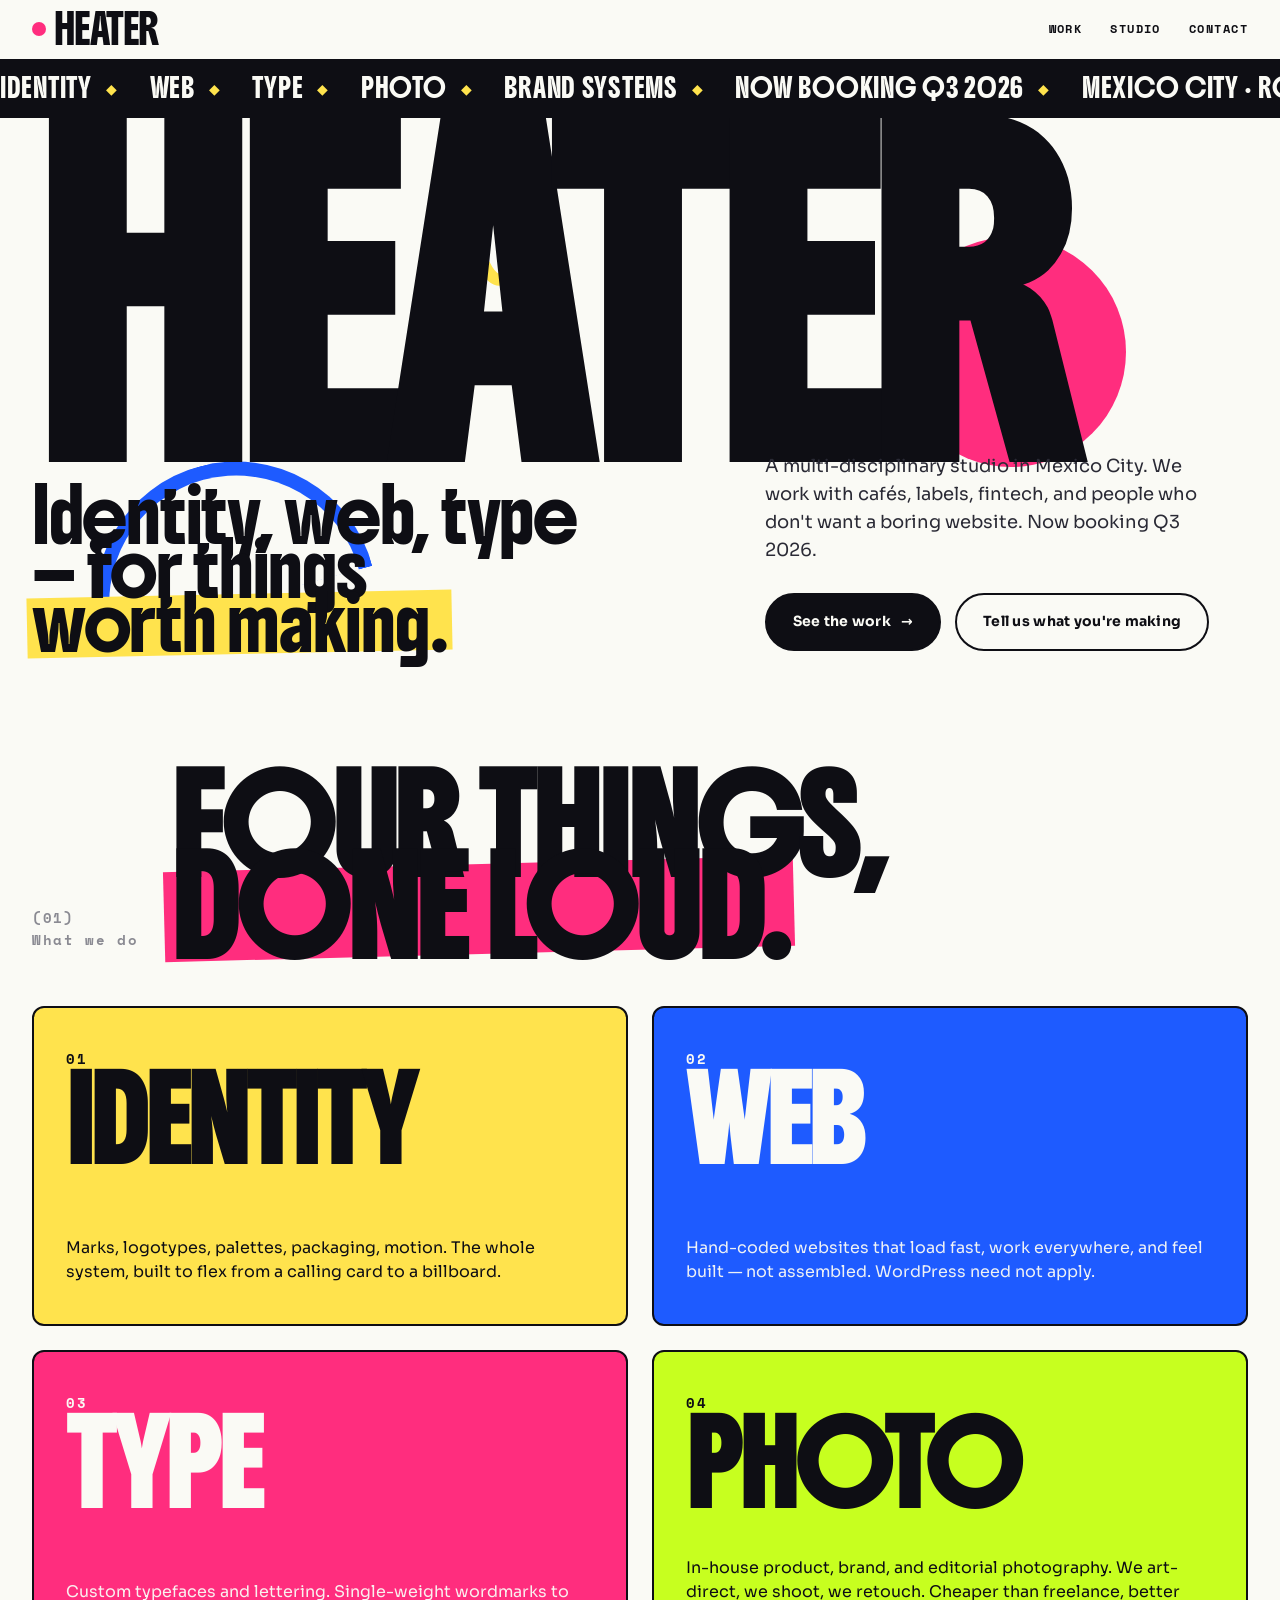
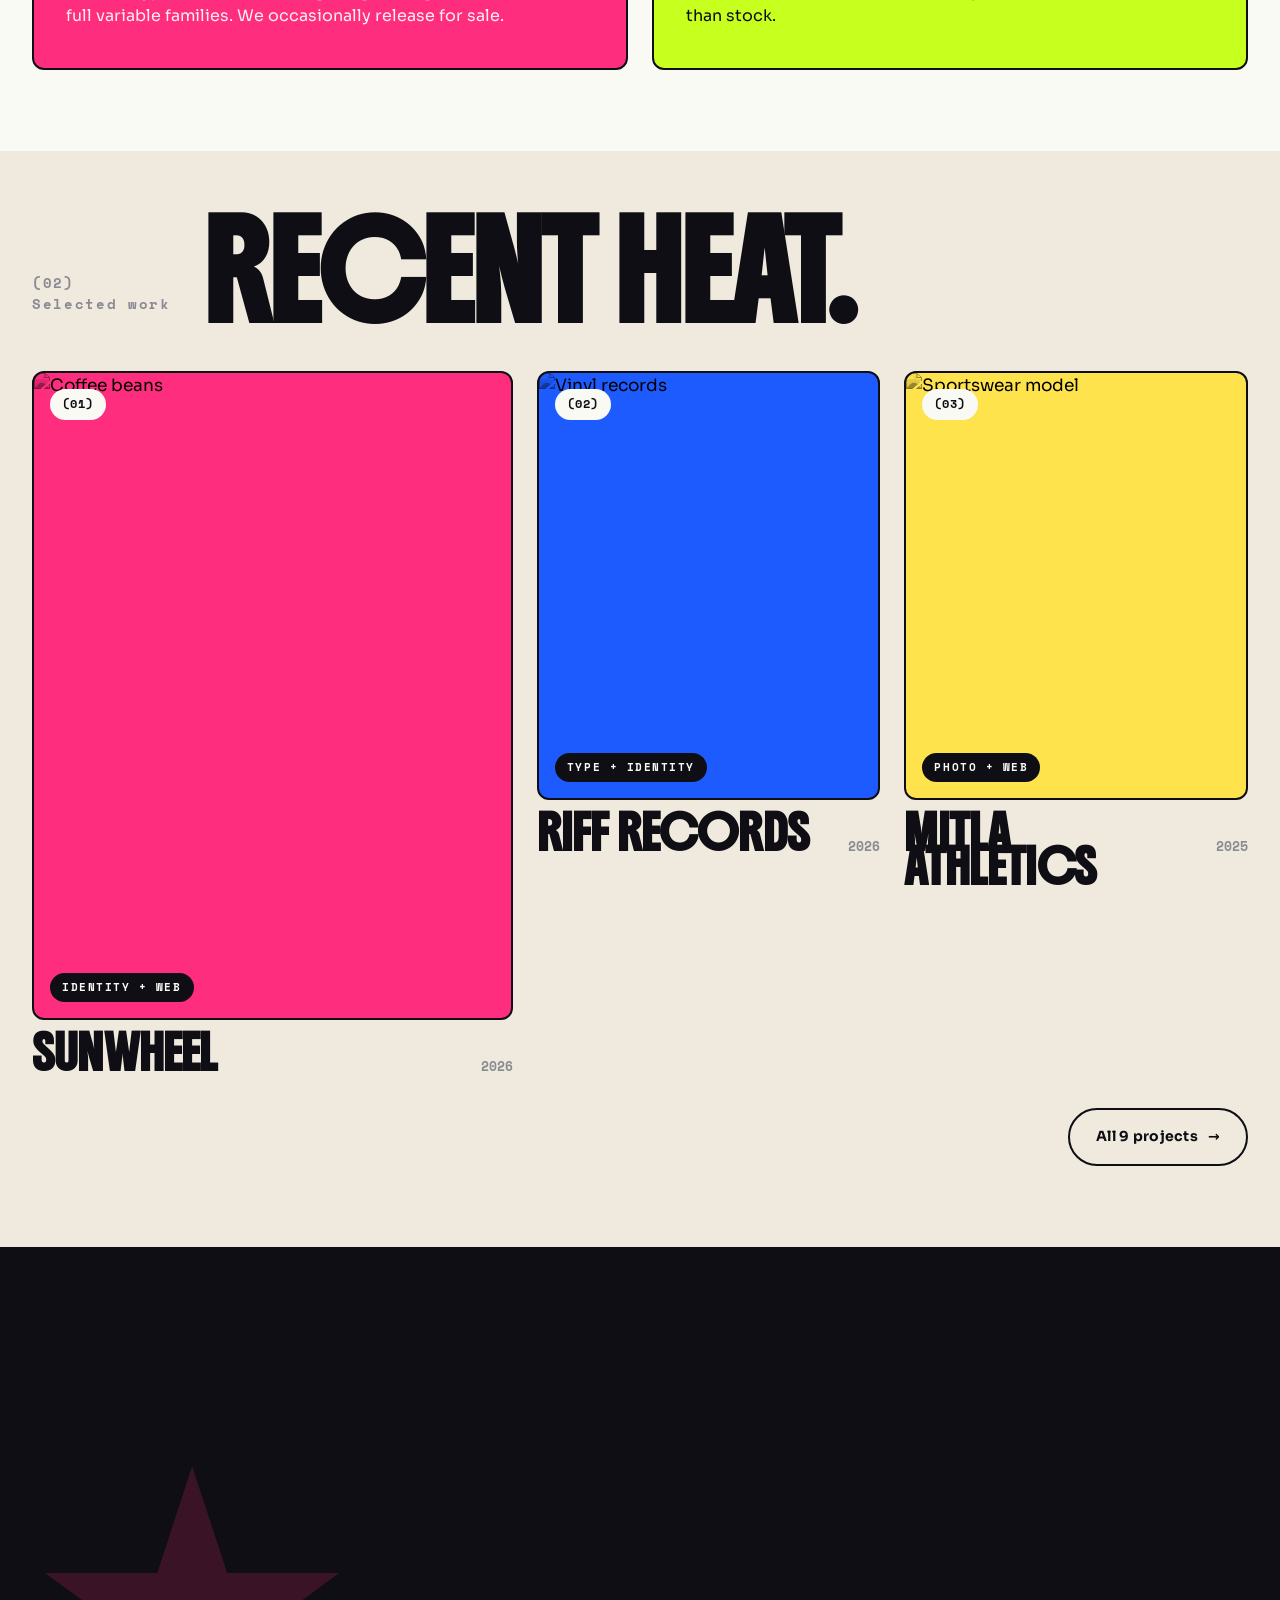
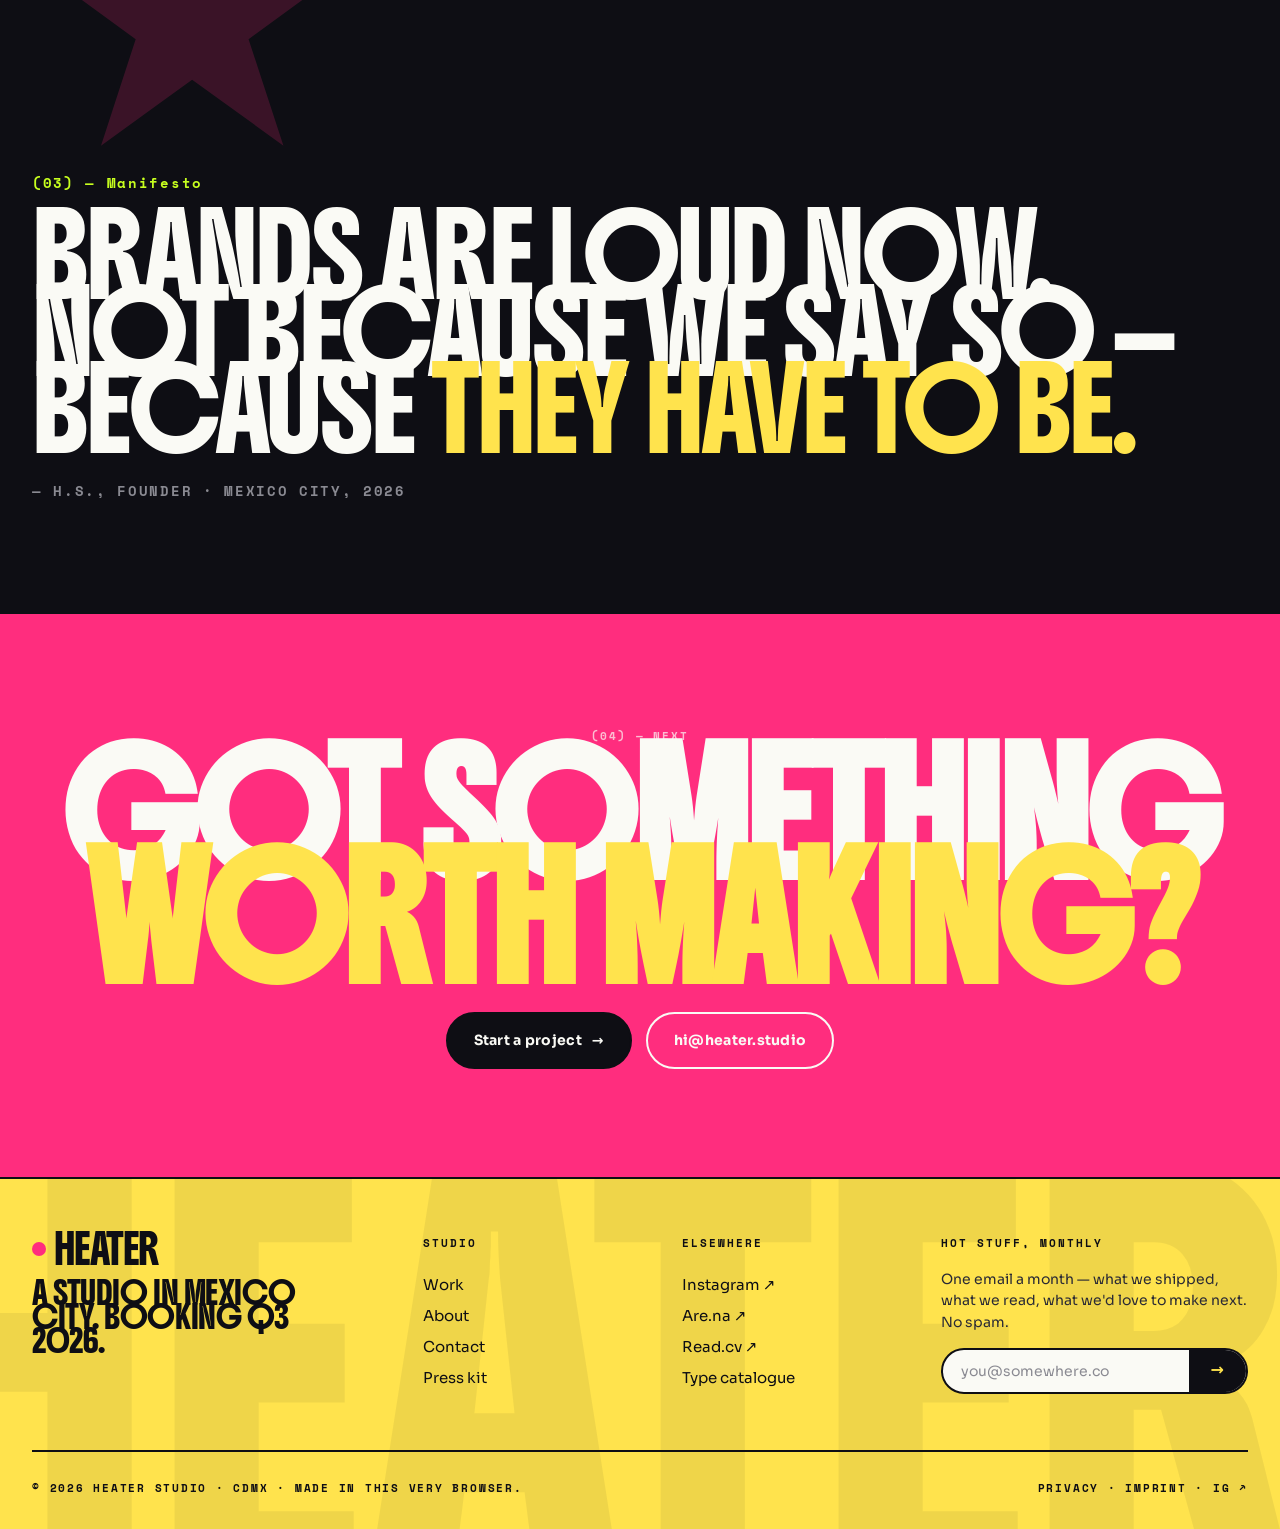
==== index.html @ 96f6d20f "init: HEATER multi-disciplinary studio site Five hand-coded HTML pages with contemporary art / Memph" ====
<!DOCTYPE html>
<html lang="en">
<head>
  <meta charset="UTF-8" />
  <meta name="viewport" content="width=device-width, initial-scale=1" />
  <title>HEATER — Identity, web, type. For things worth making.</title>
  <meta name="description" content="HEATER is a multi-disciplinary studio in Mexico City. We make identity, websites, custom type, and photography for brands that show up." />
  <link rel="icon" type="image/svg+xml" href="favicon.svg" />

  <meta property="og:title" content="HEATER — A studio in Mexico City." />
  <meta property="og:description" content="Identity, web, type — for things worth making." />
  <meta property="og:type" content="website" />

  <link rel="preconnect" href="https://fonts.googleapis.com" />
  <link rel="preconnect" href="https://fonts.gstatic.com" crossorigin />
  <link href="https://fonts.googleapis.com/css2?family=Boldonse&family=Sora:wght@300;400;500;600;700&family=Space+Mono:wght@400;700&display=swap" rel="stylesheet" />

  <link rel="stylesheet" href="styles.css" />
</head>
<body>

  <header class="site-header">
    <div class="site-header__inner">
      <a href="/" class="brand-mark">
        <span class="brand-mark__dot"></span>
        HEATER
      </a>
      <nav class="site-nav" aria-label="Primary">
        <a href="work.html">Work</a>
        <a href="studio.html">Studio</a>
        <a href="contact.html">Contact</a>
      </nav>
      <button class="menu-toggle" aria-label="Toggle menu" aria-expanded="false">
        <svg width="18" height="18" viewBox="0 0 18 18" aria-hidden="true">
          <path d="M2 5h14M2 9h14M2 13h14" stroke="currentColor" stroke-width="2" fill="none" />
        </svg>
      </button>
    </div>
  </header>

  <div class="marquee" aria-hidden="true">
    <div class="marquee__track">
      <span class="marquee__item">Identity <span class="marquee__sep">◆</span></span>
      <span class="marquee__item">Web <span class="marquee__sep">◆</span></span>
      <span class="marquee__item">Type <span class="marquee__sep">◆</span></span>
      <span class="marquee__item">Photo <span class="marquee__sep">◆</span></span>
      <span class="marquee__item">Brand Systems <span class="marquee__sep">◆</span></span>
      <span class="marquee__item">Now booking Q3 2026 <span class="marquee__sep">◆</span></span>
      <span class="marquee__item">Mexico City · Roma Norte <span class="marquee__sep">◆</span></span>
      <!-- duplicate for seamless loop -->
      <span class="marquee__item">Identity <span class="marquee__sep">◆</span></span>
      <span class="marquee__item">Web <span class="marquee__sep">◆</span></span>
      <span class="marquee__item">Type <span class="marquee__sep">◆</span></span>
      <span class="marquee__item">Photo <span class="marquee__sep">◆</span></span>
      <span class="marquee__item">Brand Systems <span class="marquee__sep">◆</span></span>
      <span class="marquee__item">Now booking Q3 2026 <span class="marquee__sep">◆</span></span>
      <span class="marquee__item">Mexico City · Roma Norte <span class="marquee__sep">◆</span></span>
    </div>
  </div>

  <main>

    <!-- HERO -->
    <section class="hero">
      <div class="hero__inner">
        <!-- Decorative shapes -->
        <div class="hero__shape hero__shape--circle" aria-hidden="true"></div>
        <div class="hero__shape hero__shape--arc" aria-hidden="true"></div>
        <svg class="hero__shape hero__shape--squiggle" aria-hidden="true" viewBox="0 0 100 100" fill="none">
          <path d="M5 50 Q 20 20, 35 50 T 65 50 T 95 50" stroke="#FFE34D" stroke-width="12" stroke-linecap="round"/>
        </svg>

        <h1 class="hero__logo">HEATER</h1>

        <div class="hero__bottom">
          <p class="hero__tagline">
            Identity, web, type<br />
            — for things <em>worth making.</em>
          </p>
          <div>
            <p class="hero__body">
              A multi-disciplinary studio in Mexico City. We work with cafés, labels, fintech, and people who don't want a boring website. Now booking Q3 2026.
            </p>
            <div class="hero__cta">
              <a href="work.html" class="btn btn--ink">See the work <span class="arrow">→</span></a>
              <a href="contact.html" class="btn btn--ghost">Tell us what you're making</a>
            </div>
          </div>
        </div>
      </div>
    </section>

    <!-- SERVICES -->
    <section class="section">
      <div class="wrap">
        <header class="section__head">
          <span class="section__index">(01) <br />What we do</span>
          <h2 class="section__title">Four things, <em>done loud.</em></h2>
        </header>

        <div class="services">
          <article class="service service--yellow">
            <span class="service__num">01</span>
            <h3 class="service__title">Identity</h3>
            <p class="service__copy">Marks, logotypes, palettes, packaging, motion. The whole system, built to flex from a calling card to a billboard.</p>
          </article>
          <article class="service service--blue">
            <span class="service__num">02</span>
            <h3 class="service__title">Web</h3>
            <p class="service__copy">Hand-coded websites that load fast, work everywhere, and feel built — not assembled. WordPress need not apply.</p>
          </article>
          <article class="service service--magenta">
            <span class="service__num">03</span>
            <h3 class="service__title">Type</h3>
            <p class="service__copy">Custom typefaces and lettering. Single-weight wordmarks to full variable families. We occasionally release for sale.</p>
          </article>
          <article class="service service--lime">
            <span class="service__num">04</span>
            <h3 class="service__title">Photo</h3>
            <p class="service__copy">In-house product, brand, and editorial photography. We art-direct, we shoot, we retouch. Cheaper than freelance, better than stock.</p>
          </article>
        </div>
      </div>
    </section>

    <!-- FEATURED PROJECTS -->
    <section class="section" style="background: var(--bone);">
      <div class="wrap">
        <header class="section__head">
          <span class="section__index">(02) <br />Selected work</span>
          <h2 class="section__title">Recent <em>heat.</em></h2>
        </header>

        <div class="projects">
          <a href="work/sunwheel.html" class="project project--feature">
            <div class="project__media project__media--magenta">
              <img class="project__img" src="https://images.unsplash.com/photo-1559056199-641a0ac8b55e?w=1200&q=80&auto=format&fit=crop" alt="Coffee beans" />
              <span class="project__num">(01)</span>
              <span class="project__cat">Identity + Web</span>
            </div>
            <div class="project__meta">
              <h3 class="project__name">Sunwheel</h3>
              <span class="project__year">2026</span>
            </div>
          </a>
          <a href="work.html#riff" class="project">
            <div class="project__media project__media--blue">
              <img class="project__img" src="https://images.unsplash.com/photo-1505740420928-5e560c06d30e?w=1200&q=80&auto=format&fit=crop" alt="Vinyl records" />
              <span class="project__num">(02)</span>
              <span class="project__cat">Type + Identity</span>
            </div>
            <div class="project__meta">
              <h3 class="project__name">Riff Records</h3>
              <span class="project__year">2026</span>
            </div>
          </a>
          <a href="work.html#mitla" class="project">
            <div class="project__media project__media--yellow">
              <img class="project__img" src="https://images.unsplash.com/photo-1521572163474-6864f9cf17ab?w=1200&q=80&auto=format&fit=crop" alt="Sportswear model" />
              <span class="project__num">(03)</span>
              <span class="project__cat">Photo + Web</span>
            </div>
            <div class="project__meta">
              <h3 class="project__name">Mitla Athletics</h3>
              <span class="project__year">2025</span>
            </div>
          </a>
        </div>

        <div style="text-align: right; margin-top: 32px;">
          <a href="work.html" class="btn btn--ghost">All 9 projects <span class="arrow">→</span></a>
        </div>
      </div>
    </section>

    <!-- MANIFESTO -->
    <section class="manifesto">
      <span class="manifesto__mark" aria-hidden="true">★</span>
      <div class="wrap">
        <span class="section__index" style="color: var(--lime); display: block; margin-bottom: 24px;">(03) — Manifesto</span>
        <blockquote class="manifesto__quote">
          Brands are loud now.<br />
          Not because we say so —<br />
          because <em>they have to be.</em>
        </blockquote>
        <p class="manifesto__cite">— H.S., Founder · Mexico City, 2026</p>
      </div>
    </section>

    <!-- BIG CTA -->
    <section class="bigcta">
      <div class="wrap">
        <span class="label" style="color: var(--cream); opacity: 0.7;">(04) — Next</span>
        <h2 class="bigcta__title" style="margin-top: 16px;">
          Got something<br />
          <em>worth making?</em>
        </h2>
        <div class="bigcta__row">
          <a href="contact.html" class="btn btn--ink">Start a project <span class="arrow">→</span></a>
          <a href="mailto:hi@heater.studio" class="btn btn--ghost">hi@heater.studio</a>
        </div>
      </div>
    </section>

  </main>

  <footer class="site-footer">
    <span class="site-footer__mark" aria-hidden="true">HEATER</span>
    <div class="wrap">
      <div class="site-footer__top">
        <div>
          <a href="/" class="brand-mark" style="font-size: 28px;">
            <span class="brand-mark__dot"></span> HEATER
          </a>
          <p style="margin-top: 16px; font-family: var(--font-display); font-size: 22px; line-height: 1.1; color: var(--ink); max-width: 320px; text-transform: uppercase; letter-spacing: -0.02em;">
            A studio in Mexico City. Booking Q3 2026.
          </p>
        </div>
        <div>
          <h6>Studio</h6>
          <ul>
            <li><a href="work.html">Work</a></li>
            <li><a href="studio.html">About</a></li>
            <li><a href="contact.html">Contact</a></li>
            <li><a href="#">Press kit</a></li>
          </ul>
        </div>
        <div>
          <h6>Elsewhere</h6>
          <ul>
            <li><a href="https://instagram.com" target="_blank" rel="noopener">Instagram ↗</a></li>
            <li><a href="https://are.na" target="_blank" rel="noopener">Are.na ↗</a></li>
            <li><a href="https://areena.co" target="_blank" rel="noopener">Read.cv ↗</a></li>
            <li><a href="#">Type catalogue</a></li>
          </ul>
        </div>
        <div class="footer-newsletter">
          <h6>Hot stuff, monthly</h6>
          <p>One email a month — what we shipped, what we read, what we'd love to make next. No spam.</p>
          <form>
            <label class="sr-only" for="footer-email">Email</label>
            <input id="footer-email" name="email" type="email" placeholder="you@somewhere.co" autocomplete="email" />
            <button type="submit" aria-label="Subscribe">→</button>
          </form>
        </div>
      </div>
      <div class="site-footer__base">
        <p>© 2026 HEATER STUDIO · CDMX · Made in this very browser.</p>
        <p>
          <a href="#">Privacy</a> · <a href="#">Imprint</a> · <a href="https://instagram.com" target="_blank" rel="noopener">IG ↗</a>
        </p>
      </div>
    </div>
  </footer>

  <script src="main.js"></script>
</body>
</html>
---- styles.css ----
/* =====================================================
   HEATER — Multi-disciplinary studio
   Aesthetic: contemporary art / Memphis revival 2026
   ===================================================== */

:root {
  /* Surfaces */
  --cream:     #FAFAF5;
  --cream-2:   #F4F1E8;
  --bone:      #EFEADD;

  /* Ink */
  --ink:       #0E0E14;
  --ink-2:     #2A2A35;
  --muted:     #8A8A92;
  --smoke:     #C8C5BD;

  /* Multi-color accents — used in rotation across sections */
  --blue:      #1E5BFF;
  --magenta:   #FF2D7E;
  --yellow:    #FFE34D;
  --lime:      #C7FF1F;
  --orange:    #FF6B35;

  /* Type */
  --font-display: 'Boldonse', 'Arial Black', system-ui, sans-serif;
  --font-body:    'Sora', -apple-system, BlinkMacSystemFont, system-ui, sans-serif;
  --font-mono:    'Space Mono', ui-monospace, Menlo, monospace;

  /* Layout */
  --container: 1400px;
  --gutter: 32px;
  --gutter-sm: 20px;
}

* { box-sizing: border-box; margin: 0; padding: 0; }

html { scroll-behavior: smooth; -webkit-text-size-adjust: 100%; }

body {
  background: var(--cream);
  color: var(--ink);
  font-family: var(--font-body);
  font-weight: 400;
  font-size: 17px;
  line-height: 1.55;
  -webkit-font-smoothing: antialiased;
  -moz-osx-font-smoothing: grayscale;
  min-height: 100vh;
  overflow-x: hidden;
}

a { color: inherit; text-decoration: none; }
ul, ol { list-style: none; }
img, svg { max-width: 100%; display: block; }
button { font: inherit; cursor: pointer; background: none; border: none; color: inherit; }

::selection { background: var(--magenta); color: var(--cream); }

.sr-only {
  position: absolute;
  width: 1px; height: 1px;
  padding: 0; margin: -1px;
  overflow: hidden;
  clip: rect(0,0,0,0);
  white-space: nowrap;
  border: 0;
}

/* =====================================================
   Utilities
   ===================================================== */

.wrap {
  max-width: var(--container);
  margin: 0 auto;
  padding: 0 var(--gutter);
  position: relative;
}

.label {
  font-family: var(--font-mono);
  font-size: 11px;
  font-weight: 700;
  letter-spacing: 0.18em;
  text-transform: uppercase;
  color: var(--ink);
}

.label--muted { color: var(--muted); }
.label--blue  { color: var(--blue); }
.label--magenta { color: var(--magenta); }

/* Color block — used as background highlight behind text */
.block {
  position: relative;
  display: inline-block;
  padding: 0.1em 0.18em;
}
.block::before {
  content: "";
  position: absolute;
  inset: 0;
  background: var(--yellow);
  z-index: -1;
  transform: rotate(-1.2deg);
}
.block--blue::before    { background: var(--blue); }
.block--magenta::before { background: var(--magenta); }
.block--lime::before    { background: var(--lime); }

/* =====================================================
   Buttons
   ===================================================== */

.btn {
  display: inline-flex;
  align-items: center;
  gap: 10px;
  padding: 16px 26px;
  font-family: var(--font-body);
  font-size: 14px;
  font-weight: 700;
  letter-spacing: 0.02em;
  border: 2px solid var(--ink);
  border-radius: 999px;
  background: var(--cream);
  color: var(--ink);
  transition: transform 0.18s ease, background 0.18s ease, color 0.18s ease;
}
.btn:hover {
  transform: translate(-2px, -2px);
  box-shadow: 4px 4px 0 var(--ink);
}

.btn--ink {
  background: var(--ink);
  color: var(--cream);
}
.btn--ink:hover { box-shadow: 4px 4px 0 var(--magenta); }

.btn--magenta {
  background: var(--magenta);
  color: var(--cream);
  border-color: var(--magenta);
}
.btn--magenta:hover { box-shadow: 4px 4px 0 var(--ink); }

.btn--blue {
  background: var(--blue);
  color: var(--cream);
  border-color: var(--blue);
}
.btn--blue:hover { box-shadow: 4px 4px 0 var(--ink); }

.btn--ghost {
  background: transparent;
  border-color: var(--ink);
}

.arrow {
  display: inline-block;
  transition: transform 0.18s ease;
}
.btn:hover .arrow { transform: translateX(3px); }

/* =====================================================
   Header
   ===================================================== */

.site-header {
  position: sticky;
  top: 0;
  z-index: 40;
  background: var(--cream);
  border-bottom: 2px solid var(--ink);
}

.site-header__inner {
  max-width: var(--container);
  margin: 0 auto;
  padding: 14px var(--gutter);
  display: flex;
  align-items: center;
  justify-content: space-between;
  gap: 24px;
}

.brand-mark {
  font-family: var(--font-display);
  font-size: 28px;
  letter-spacing: -0.04em;
  color: var(--ink);
  line-height: 1;
  text-transform: uppercase;
  display: inline-flex;
  align-items: center;
  gap: 8px;
}

.brand-mark__dot {
  width: 14px;
  height: 14px;
  border-radius: 50%;
  background: var(--magenta);
  display: inline-block;
}

.site-nav {
  display: flex;
  gap: 28px;
  align-items: center;
}

.site-nav a {
  font-family: var(--font-mono);
  font-size: 12px;
  font-weight: 700;
  letter-spacing: 0.12em;
  text-transform: uppercase;
  color: var(--ink);
  padding: 6px 0;
  position: relative;
}

.site-nav a:hover { color: var(--magenta); }

.site-nav a.is-active::after {
  content: "";
  position: absolute;
  left: 0; right: 0;
  bottom: 0;
  height: 3px;
  background: var(--magenta);
}

.menu-toggle {
  display: none;
  width: 44px; height: 44px;
  border: 2px solid var(--ink);
  border-radius: 999px;
  align-items: center;
  justify-content: center;
}

/* =====================================================
   Marquee
   ===================================================== */

.marquee {
  background: var(--ink);
  color: var(--cream);
  overflow: hidden;
  padding: 14px 0;
  font-family: var(--font-display);
  font-size: 18px;
  letter-spacing: 0.04em;
  text-transform: uppercase;
  border-bottom: 2px solid var(--ink);
}

.marquee--blue { background: var(--blue); }
.marquee--magenta { background: var(--magenta); }

.marquee__track {
  display: flex;
  gap: 32px;
  white-space: nowrap;
  width: max-content;
  animation: marquee 24s linear infinite;
}

.marquee__item {
  display: inline-flex;
  align-items: center;
  gap: 14px;
}

.marquee__sep {
  color: var(--yellow);
  font-family: var(--font-mono);
  font-size: 14px;
}

@keyframes marquee {
  from { transform: translateX(0); }
  to   { transform: translateX(-50%); }
}

/* =====================================================
   Hero (home)
   ===================================================== */

.hero {
  padding: clamp(56px, 8vh, 96px) 0 clamp(40px, 6vh, 64px);
  position: relative;
  overflow: hidden;
}

.hero__inner {
  max-width: var(--container);
  margin: 0 auto;
  padding: 0 var(--gutter);
  position: relative;
}

.hero__top {
  display: flex;
  align-items: center;
  justify-content: space-between;
  gap: 24px;
  margin-bottom: 24px;
}

.hero__logo {
  font-family: var(--font-display);
  font-size: clamp(96px, 22vw, 320px);
  line-height: 0.82;
  letter-spacing: -0.05em;
  color: var(--ink);
  text-transform: uppercase;
  position: relative;
  z-index: 2;
  margin: 0;
}

/* Decorative shapes around the wordmark */
.hero__shape {
  position: absolute;
  pointer-events: none;
  z-index: 1;
}

.hero__shape--circle {
  width: clamp(120px, 18vw, 280px);
  height: clamp(120px, 18vw, 280px);
  border-radius: 50%;
  background: var(--magenta);
  top: 10%;
  right: 12%;
}

.hero__shape--arc {
  width: clamp(140px, 22vw, 360px);
  height: clamp(70px, 11vw, 180px);
  border: 14px solid var(--blue);
  border-radius: 999px 999px 0 0;
  border-bottom: 0;
  bottom: 10%;
  left: 6%;
  transform: rotate(-15deg);
}

.hero__shape--squiggle {
  width: clamp(60px, 8vw, 120px);
  height: clamp(60px, 8vw, 120px);
  top: 5%;
  left: 35%;
}

.hero__bottom {
  display: grid;
  grid-template-columns: 1.4fr 1fr;
  gap: 56px;
  align-items: end;
  margin-top: 32px;
  position: relative;
  z-index: 3;
}

.hero__tagline {
  font-family: var(--font-display);
  font-size: clamp(28px, 4vw, 56px);
  line-height: 1.05;
  letter-spacing: -0.025em;
  color: var(--ink);
  max-width: 720px;
  text-wrap: balance;
}

.hero__tagline em {
  font-style: normal;
  position: relative;
  display: inline-block;
}
.hero__tagline em::before {
  content: "";
  position: absolute;
  inset: -0.06em -0.1em;
  background: var(--yellow);
  z-index: -1;
  transform: rotate(-1.2deg);
}

.hero__body {
  font-family: var(--font-body);
  font-size: 18px;
  line-height: 1.55;
  color: var(--ink-2);
  max-width: 460px;
}

.hero__cta {
  display: flex;
  gap: 14px;
  margin-top: 28px;
  flex-wrap: wrap;
}

/* =====================================================
   Section primitive
   ===================================================== */

.section {
  padding: clamp(64px, 9vh, 120px) 0;
  position: relative;
}

.section--ink {
  background: var(--ink);
  color: var(--cream);
}

.section--blue {
  background: var(--blue);
  color: var(--cream);
}

.section__head {
  display: grid;
  grid-template-columns: auto 1fr;
  gap: 32px;
  margin-bottom: 56px;
  align-items: end;
}

.section__index {
  font-family: var(--font-mono);
  font-size: 14px;
  font-weight: 700;
  letter-spacing: 0.12em;
  color: var(--muted);
}

.section--ink .section__index { color: var(--lime); }

.section__title {
  font-family: var(--font-display);
  font-size: clamp(48px, 7vw, 112px);
  line-height: 0.92;
  letter-spacing: -0.035em;
  color: inherit;
  text-transform: uppercase;
  text-wrap: balance;
}

.section__title em {
  font-style: normal;
  position: relative;
  display: inline-block;
}
.section__title em::before {
  content: "";
  position: absolute;
  inset: -0.04em -0.08em;
  background: var(--magenta);
  z-index: -1;
  transform: rotate(-1.5deg);
}

.section--ink .section__title em::before { background: var(--lime); }
.section--ink .section__title em { color: var(--ink); }

/* =====================================================
   Services (home — 4 colored cards)
   ===================================================== */

.services {
  display: grid;
  grid-template-columns: repeat(2, 1fr);
  gap: 24px;
}

.service {
  padding: 40px 32px;
  border: 2px solid var(--ink);
  border-radius: 12px;
  position: relative;
  overflow: hidden;
  min-height: 320px;
  display: flex;
  flex-direction: column;
  gap: 16px;
  transition: transform 0.2s ease;
}
.service:hover { transform: translate(-3px, -3px); box-shadow: 6px 6px 0 var(--ink); }

.service--yellow  { background: var(--yellow); }
.service--blue    { background: var(--blue); color: var(--cream); }
.service--magenta { background: var(--magenta); color: var(--cream); }
.service--lime    { background: var(--lime); }

.service__num {
  font-family: var(--font-mono);
  font-size: 14px;
  font-weight: 700;
  letter-spacing: 0.14em;
}

.service__title {
  font-family: var(--font-display);
  font-size: clamp(48px, 6vw, 80px);
  line-height: 0.92;
  letter-spacing: -0.04em;
  text-transform: uppercase;
}

.service__copy {
  font-family: var(--font-body);
  font-size: 16px;
  line-height: 1.5;
  margin-top: auto;
}

.service--blue .service__copy,
.service--magenta .service__copy { opacity: 0.95; }

/* =====================================================
   Projects (home — featured grid)
   ===================================================== */

.projects {
  display: grid;
  grid-template-columns: 1.4fr 1fr 1fr;
  gap: 24px;
}

.project {
  display: block;
  position: relative;
}

.project--feature { grid-row: span 2; }

.project__media {
  aspect-ratio: 4/5;
  background: var(--ink);
  border: 2px solid var(--ink);
  border-radius: 12px;
  overflow: hidden;
  position: relative;
  margin-bottom: 16px;
}

.project--feature .project__media { aspect-ratio: 4/5.4; }

.project__img {
  width: 100%; height: 100%;
  object-fit: cover;
  /* Duotone effect */
  filter: grayscale(1) contrast(1.15);
  mix-blend-mode: multiply;
}

.project__media--blue { background: var(--blue); }
.project__media--magenta { background: var(--magenta); }
.project__media--lime { background: var(--lime); }
.project__media--yellow { background: var(--yellow); }

.project__media::after {
  content: "";
  position: absolute;
  inset: 0;
  mix-blend-mode: screen;
  pointer-events: none;
}

.project__num {
  position: absolute;
  top: 16px;
  left: 16px;
  background: var(--cream);
  color: var(--ink);
  padding: 6px 12px;
  border-radius: 999px;
  font-family: var(--font-mono);
  font-size: 12px;
  font-weight: 700;
  letter-spacing: 0.08em;
  z-index: 2;
}

.project__cat {
  position: absolute;
  bottom: 16px;
  left: 16px;
  background: var(--ink);
  color: var(--cream);
  padding: 6px 12px;
  border-radius: 999px;
  font-family: var(--font-mono);
  font-size: 11px;
  font-weight: 700;
  letter-spacing: 0.14em;
  text-transform: uppercase;
  z-index: 2;
}

.project__meta {
  display: flex;
  justify-content: space-between;
  align-items: baseline;
  gap: 16px;
}

.project__name {
  font-family: var(--font-display);
  font-size: clamp(24px, 2.6vw, 36px);
  line-height: 1;
  letter-spacing: -0.025em;
  color: var(--ink);
  text-transform: uppercase;
}

.project__year {
  font-family: var(--font-mono);
  font-size: 13px;
  font-weight: 700;
  color: var(--muted);
}

.project:hover .project__media { transform: translate(-3px, -3px); box-shadow: 6px 6px 0 var(--ink); }
.project__media { transition: transform 0.2s ease, box-shadow 0.2s ease; }

/* =====================================================
   Manifesto pull-quote
   ===================================================== */

.manifesto {
  padding: clamp(80px, 12vh, 160px) 0;
  background: var(--ink);
  color: var(--cream);
  border-top: 2px solid var(--ink);
  border-bottom: 2px solid var(--ink);
  position: relative;
}

.manifesto__quote {
  font-family: var(--font-display);
  font-size: clamp(40px, 6vw, 96px);
  line-height: 1;
  letter-spacing: -0.035em;
  text-transform: uppercase;
  text-wrap: balance;
}

.manifesto__quote em {
  font-style: normal;
  color: var(--yellow);
}

.manifesto__cite {
  margin-top: 32px;
  font-family: var(--font-mono);
  font-size: 14px;
  font-weight: 700;
  letter-spacing: 0.12em;
  text-transform: uppercase;
  color: var(--muted);
}

/* Big mark behind quote */
.manifesto__mark {
  position: absolute;
  top: -20px;
  right: -20px;
  font-family: var(--font-display);
  font-size: clamp(180px, 30vw, 480px);
  line-height: 1;
  color: var(--magenta);
  opacity: 0.18;
  pointer-events: none;
  user-select: none;
  z-index: 0;
}

.manifesto > * { position: relative; z-index: 1; }

/* =====================================================
   Big CTA (home bottom + contact)
   ===================================================== */

.bigcta {
  padding: clamp(80px, 12vh, 160px) 0;
  background: var(--magenta);
  color: var(--cream);
  text-align: center;
  border-top: 2px solid var(--ink);
}

.bigcta__title {
  font-family: var(--font-display);
  font-size: clamp(48px, 9vw, 144px);
  line-height: 0.9;
  letter-spacing: -0.04em;
  text-transform: uppercase;
  text-wrap: balance;
  margin-bottom: 40px;
}

.bigcta__title em {
  font-style: normal;
  color: var(--yellow);
}

.bigcta__row {
  display: flex;
  gap: 14px;
  justify-content: center;
  flex-wrap: wrap;
  margin-top: 32px;
}

.bigcta .btn--ink {
  background: var(--ink);
  border-color: var(--ink);
  color: var(--cream);
}
.bigcta .btn--ghost {
  border-color: var(--cream);
  color: var(--cream);
}
.bigcta .btn--ghost:hover {
  background: var(--cream);
  color: var(--ink);
  box-shadow: 4px 4px 0 var(--ink);
}

/* =====================================================
   Footer
   ===================================================== */

.site-footer {
  background: var(--yellow);
  border-top: 2px solid var(--ink);
  padding: 56px 0 32px;
  position: relative;
  overflow: hidden;
}

.site-footer__top {
  display: grid;
  grid-template-columns: 1.6fr 1fr 1fr 1.4fr;
  gap: 40px;
  margin-bottom: 56px;
}

.site-footer h6 {
  font-family: var(--font-mono);
  font-size: 11px;
  font-weight: 700;
  letter-spacing: 0.18em;
  text-transform: uppercase;
  color: var(--ink);
  margin-bottom: 16px;
}

.site-footer ul li {
  font-size: 15px;
  color: var(--ink);
  padding: 4px 0;
}

.site-footer a:hover { color: var(--magenta); }

.footer-newsletter p {
  font-size: 14px;
  color: var(--ink-2);
  margin-bottom: 14px;
  line-height: 1.55;
}

.footer-newsletter form {
  display: flex;
  border: 2px solid var(--ink);
  border-radius: 999px;
  overflow: hidden;
  background: var(--cream);
}

.footer-newsletter input {
  flex: 1;
  padding: 12px 18px;
  background: transparent;
  border: none;
  outline: none;
  color: var(--ink);
  font-family: var(--font-body);
  font-size: 14px;
}

.footer-newsletter input::placeholder { color: var(--muted); }

.footer-newsletter button {
  padding: 0 22px;
  background: var(--ink);
  color: var(--yellow);
  font-size: 16px;
  font-weight: 700;
}

.footer-newsletter button:hover { background: var(--magenta); color: var(--cream); }

.site-footer__base {
  padding-top: 28px;
  border-top: 2px solid var(--ink);
  display: flex;
  justify-content: space-between;
  align-items: center;
  gap: 24px;
  font-family: var(--font-mono);
  font-size: 11px;
  font-weight: 700;
  letter-spacing: 0.16em;
  text-transform: uppercase;
  color: var(--ink);
  flex-wrap: wrap;
}

.site-footer__mark {
  position: absolute;
  bottom: -40px;
  right: -20px;
  font-family: var(--font-display);
  font-size: clamp(160px, 28vw, 420px);
  line-height: 1;
  color: var(--ink);
  opacity: 0.06;
  pointer-events: none;
  user-select: none;
}

/* =====================================================
   Page hero (interior pages)
   ===================================================== */

.page-hero {
  padding: clamp(64px, 10vh, 120px) 0 clamp(48px, 7vh, 80px);
  border-bottom: 2px solid var(--ink);
  position: relative;
}

.page-hero__inner {
  max-width: var(--container);
  margin: 0 auto;
  padding: 0 var(--gutter);
}

.page-hero__index {
  font-family: var(--font-mono);
  font-size: 14px;
  font-weight: 700;
  letter-spacing: 0.14em;
  color: var(--muted);
  text-transform: uppercase;
  margin-bottom: 20px;
  display: inline-block;
}

.page-hero__title {
  font-family: var(--font-display);
  font-size: clamp(56px, 11vw, 200px);
  line-height: 0.86;
  letter-spacing: -0.045em;
  color: var(--ink);
  text-transform: uppercase;
  text-wrap: balance;
}

.page-hero__title em {
  font-style: normal;
  position: relative;
  display: inline-block;
}
.page-hero__title em::before {
  content: "";
  position: absolute;
  inset: -0.04em -0.08em;
  background: var(--blue);
  z-index: -1;
  transform: rotate(-1.2deg);
}

.page-hero__lede {
  margin-top: 28px;
  font-size: clamp(18px, 2vw, 24px);
  line-height: 1.5;
  color: var(--ink-2);
  max-width: 760px;
}

/* =====================================================
   Work index — grid of projects
   ===================================================== */

.work-filter {
  display: flex;
  gap: 8px;
  flex-wrap: wrap;
  margin-bottom: 48px;
  padding: 24px 0;
  border-bottom: 2px solid var(--ink);
}

.chip {
  font-family: var(--font-mono);
  font-size: 11px;
  font-weight: 700;
  letter-spacing: 0.14em;
  text-transform: uppercase;
  padding: 8px 14px;
  border: 2px solid var(--ink);
  border-radius: 999px;
  color: var(--ink);
  background: var(--cream);
  transition: all 0.2s ease;
}
.chip:hover, .chip.is-active { background: var(--ink); color: var(--cream); }
.chip.is-active--magenta { background: var(--magenta); border-color: var(--magenta); color: var(--cream); }

.work-grid {
  display: grid;
  grid-template-columns: repeat(3, 1fr);
  gap: 32px 24px;
}

/* =====================================================
   Case study page
   ===================================================== */

.case__hero {
  padding: 64px 0;
  border-bottom: 2px solid var(--ink);
}

.case__index {
  display: flex;
  gap: 16px;
  align-items: baseline;
  margin-bottom: 24px;
}

.case__num {
  font-family: var(--font-mono);
  font-size: 14px;
  font-weight: 700;
  color: var(--magenta);
}

.case__cat {
  font-family: var(--font-mono);
  font-size: 11px;
  font-weight: 700;
  letter-spacing: 0.16em;
  text-transform: uppercase;
  color: var(--muted);
}

.case__title {
  font-family: var(--font-display);
  font-size: clamp(64px, 12vw, 240px);
  line-height: 0.84;
  letter-spacing: -0.045em;
  color: var(--ink);
  text-transform: uppercase;
}

.case__lede {
  margin-top: 32px;
  font-size: clamp(18px, 1.9vw, 24px);
  line-height: 1.55;
  color: var(--ink-2);
  max-width: 760px;
}

.case__meta {
  display: grid;
  grid-template-columns: repeat(4, 1fr);
  gap: 24px;
  margin-top: 56px;
  padding-top: 32px;
  border-top: 2px solid var(--ink);
}

.case__meta dt {
  font-family: var(--font-mono);
  font-size: 11px;
  font-weight: 700;
  letter-spacing: 0.14em;
  text-transform: uppercase;
  color: var(--muted);
  margin-bottom: 6px;
}

.case__meta dd {
  font-family: var(--font-display);
  font-size: 20px;
  letter-spacing: -0.01em;
  color: var(--ink);
}

.case__main img {
  width: 100%;
  border: 2px solid var(--ink);
  border-radius: 12px;
}

.case__split {
  display: grid;
  grid-template-columns: 1fr 1fr;
  gap: 24px;
  margin: 32px 0;
}

.case__band {
  padding: 64px var(--gutter);
  margin: 64px calc(var(--gutter) * -1);
}

.case__band--magenta { background: var(--magenta); color: var(--cream); }
.case__band--blue    { background: var(--blue); color: var(--cream); }
.case__band--yellow  { background: var(--yellow); }
.case__band--lime    { background: var(--lime); }

.case__band h3 {
  font-family: var(--font-display);
  font-size: clamp(36px, 5vw, 72px);
  line-height: 0.95;
  letter-spacing: -0.03em;
  text-transform: uppercase;
  margin-bottom: 24px;
}

.case__band p {
  font-size: 18px;
  line-height: 1.55;
  max-width: 720px;
}

.case__results {
  display: grid;
  grid-template-columns: repeat(3, 1fr);
  gap: 32px;
}

.case__results > div {
  border-top: 4px solid var(--ink);
  padding-top: 16px;
}

.case__results dt {
  font-family: var(--font-mono);
  font-size: 11px;
  font-weight: 700;
  letter-spacing: 0.16em;
  text-transform: uppercase;
  color: var(--muted);
}

.case__results dd {
  font-family: var(--font-display);
  font-size: clamp(48px, 6vw, 96px);
  line-height: 1;
  letter-spacing: -0.035em;
  color: var(--ink);
  margin-top: 12px;
}

/* =====================================================
   Studio page
   ===================================================== */

.studio-grid {
  display: grid;
  grid-template-columns: 1fr 1fr;
  gap: 48px;
  margin-bottom: 80px;
  align-items: start;
}

.prose p {
  font-size: 18px;
  line-height: 1.65;
  color: var(--ink-2);
  margin-bottom: 18px;
}

.prose p em {
  font-style: normal;
  font-weight: 600;
  color: var(--ink);
}

.process {
  display: grid;
  grid-template-columns: repeat(3, 1fr);
  gap: 24px;
  margin: 56px 0;
}

.process__step {
  border: 2px solid var(--ink);
  border-radius: 12px;
  padding: 28px 24px;
  background: var(--cream);
}

.process__num {
  font-family: var(--font-display);
  font-size: 56px;
  line-height: 1;
  color: var(--magenta);
  margin-bottom: 12px;
}

.process__title {
  font-family: var(--font-display);
  font-size: 28px;
  text-transform: uppercase;
  letter-spacing: -0.02em;
  margin-bottom: 8px;
}

.process__copy {
  color: var(--ink-2);
  font-size: 15px;
  line-height: 1.55;
}

.team {
  display: grid;
  grid-template-columns: repeat(4, 1fr);
  gap: 24px;
  margin-top: 32px;
}

.member {
  border: 2px solid var(--ink);
  border-radius: 12px;
  overflow: hidden;
  background: var(--cream);
}

.member__photo {
  aspect-ratio: 1;
  background: var(--blue);
  position: relative;
  border-bottom: 2px solid var(--ink);
}

.member--yellow .member__photo { background: var(--yellow); }
.member--magenta .member__photo { background: var(--magenta); }
.member--lime .member__photo { background: var(--lime); }

.member__initial {
  position: absolute;
  inset: 0;
  display: flex;
  align-items: center;
  justify-content: center;
  font-family: var(--font-display);
  font-size: 96px;
  color: var(--ink);
  text-transform: uppercase;
}

.member__body {
  padding: 20px 18px;
}

.member__name {
  font-family: var(--font-display);
  font-size: 22px;
  text-transform: uppercase;
  letter-spacing: -0.02em;
  margin-bottom: 4px;
}

.member__role {
  font-family: var(--font-mono);
  font-size: 11px;
  font-weight: 700;
  letter-spacing: 0.14em;
  text-transform: uppercase;
  color: var(--muted);
}

.awards {
  margin-top: 80px;
}

.awards__list {
  display: grid;
  grid-template-columns: 1fr;
  border-top: 2px solid var(--ink);
}

.awards__item {
  display: grid;
  grid-template-columns: auto 1fr auto auto;
  gap: 24px;
  padding: 16px 0;
  border-bottom: 1px solid var(--ink);
  font-size: 16px;
}

.awards__year {
  font-family: var(--font-mono);
  color: var(--magenta);
  font-weight: 700;
}

.awards__org {
  color: var(--muted);
}

/* =====================================================
   Contact page
   ===================================================== */

.contact-grid {
  display: grid;
  grid-template-columns: 1fr 1fr;
  gap: 56px;
}

.contact-info p {
  font-size: 18px;
  line-height: 1.6;
  color: var(--ink-2);
  margin-bottom: 18px;
}

.contact-info__email {
  display: inline-block;
  font-family: var(--font-display);
  font-size: clamp(32px, 4vw, 56px);
  line-height: 1.1;
  letter-spacing: -0.02em;
  color: var(--ink);
  text-transform: lowercase;
  margin: 24px 0;
  border-bottom: 4px solid var(--magenta);
  padding-bottom: 4px;
}

.contact-info__email:hover { color: var(--magenta); }

.contact-info dl {
  display: grid;
  grid-template-columns: 1fr 1fr;
  gap: 28px;
  margin-top: 32px;
}

.contact-info dt {
  font-family: var(--font-mono);
  font-size: 11px;
  font-weight: 700;
  letter-spacing: 0.14em;
  text-transform: uppercase;
  color: var(--muted);
  margin-bottom: 6px;
}

.contact-info dd {
  font-family: var(--font-display);
  font-size: 22px;
  color: var(--ink);
  line-height: 1.2;
}

/* Form */
.form-card {
  background: var(--ink);
  color: var(--cream);
  padding: 40px 36px;
  border-radius: 16px;
  border: 2px solid var(--ink);
}

.form-card h3 {
  font-family: var(--font-display);
  font-size: clamp(28px, 4vw, 40px);
  text-transform: uppercase;
  letter-spacing: -0.02em;
  margin-bottom: 24px;
  line-height: 1;
}

.form-card h3 em {
  font-style: normal;
  color: var(--yellow);
}

.field {
  display: block;
  margin-bottom: 18px;
}

.field label {
  display: block;
  font-family: var(--font-mono);
  font-size: 10px;
  font-weight: 700;
  letter-spacing: 0.18em;
  text-transform: uppercase;
  color: var(--muted);
  margin-bottom: 8px;
}

.field input, .field textarea, .field select {
  width: 100%;
  background: transparent;
  border: 0;
  border-bottom: 2px solid var(--muted);
  padding: 10px 0;
  font-family: var(--font-body);
  font-size: 16px;
  color: var(--cream);
  outline: none;
  transition: border-color 0.2s;
}

.field input:focus, .field textarea:focus, .field select:focus {
  border-bottom-color: var(--yellow);
}

.field--row {
  display: grid;
  grid-template-columns: 1fr 1fr;
  gap: 18px;
}

.form-success {
  text-align: center;
  padding: 24px 0;
}
.form-success__title {
  font-family: var(--font-display);
  font-size: 40px;
  color: var(--yellow);
  text-transform: uppercase;
  margin-bottom: 12px;
}

/* =====================================================
   Animation: simple rise on hero
   ===================================================== */

.hero__logo, .hero__tagline, .hero__body, .hero__cta {
  opacity: 0;
  transform: translateY(14px);
  animation: rise 0.8s cubic-bezier(.2,.7,.2,1) forwards;
}
.hero__logo    { animation-delay: 0.05s; }
.hero__tagline { animation-delay: 0.18s; }
.hero__body    { animation-delay: 0.28s; }
.hero__cta     { animation-delay: 0.38s; }

@keyframes rise {
  to { opacity: 1; transform: translateY(0); }
}

/* =====================================================
   Responsive
   ===================================================== */

@media (max-width: 980px) {
  .hero__bottom { grid-template-columns: 1fr; gap: 28px; }
  .services { grid-template-columns: 1fr; }
  .projects { grid-template-columns: 1fr; }
  .project--feature { grid-row: auto; }
  .work-grid { grid-template-columns: 1fr 1fr; }
  .case__meta { grid-template-columns: repeat(2, 1fr); }
  .case__split { grid-template-columns: 1fr; }
  .case__results { grid-template-columns: 1fr; }
  .process { grid-template-columns: 1fr; }
  .team { grid-template-columns: 1fr 1fr; }
  .studio-grid, .contact-grid { grid-template-columns: 1fr; }
  .site-footer__top { grid-template-columns: 1fr 1fr; }
  .site-nav { display: none; }
  .menu-toggle { display: inline-flex; }
  .site-header.is-open .site-nav {
    display: flex;
    flex-direction: column;
    position: absolute;
    top: 100%; left: 0; right: 0;
    background: var(--cream);
    padding: 24px var(--gutter);
    border-bottom: 2px solid var(--ink);
  }
}

@media (max-width: 560px) {
  .site-header__inner { padding: 12px var(--gutter-sm); }
  .wrap { padding: 0 var(--gutter-sm); }
  .hero__inner { padding: 0 var(--gutter-sm); }
  .hero__shape--circle { width: 100px; height: 100px; right: 6%; }
  .hero__shape--arc { display: none; }
  .work-grid { grid-template-columns: 1fr; }
  .team { grid-template-columns: 1fr; }
  .awards__item { grid-template-columns: 1fr; gap: 4px; }
  .field--row { grid-template-columns: 1fr; }
  .site-footer__top { grid-template-columns: 1fr; }
  .site-footer__base { flex-direction: column; align-items: flex-start; }
  .form-card { padding: 28px 22px; }
  .case__band { padding: 40px var(--gutter-sm); margin: 48px calc(var(--gutter-sm) * -1); }
  .case__meta { grid-template-columns: 1fr; }
}
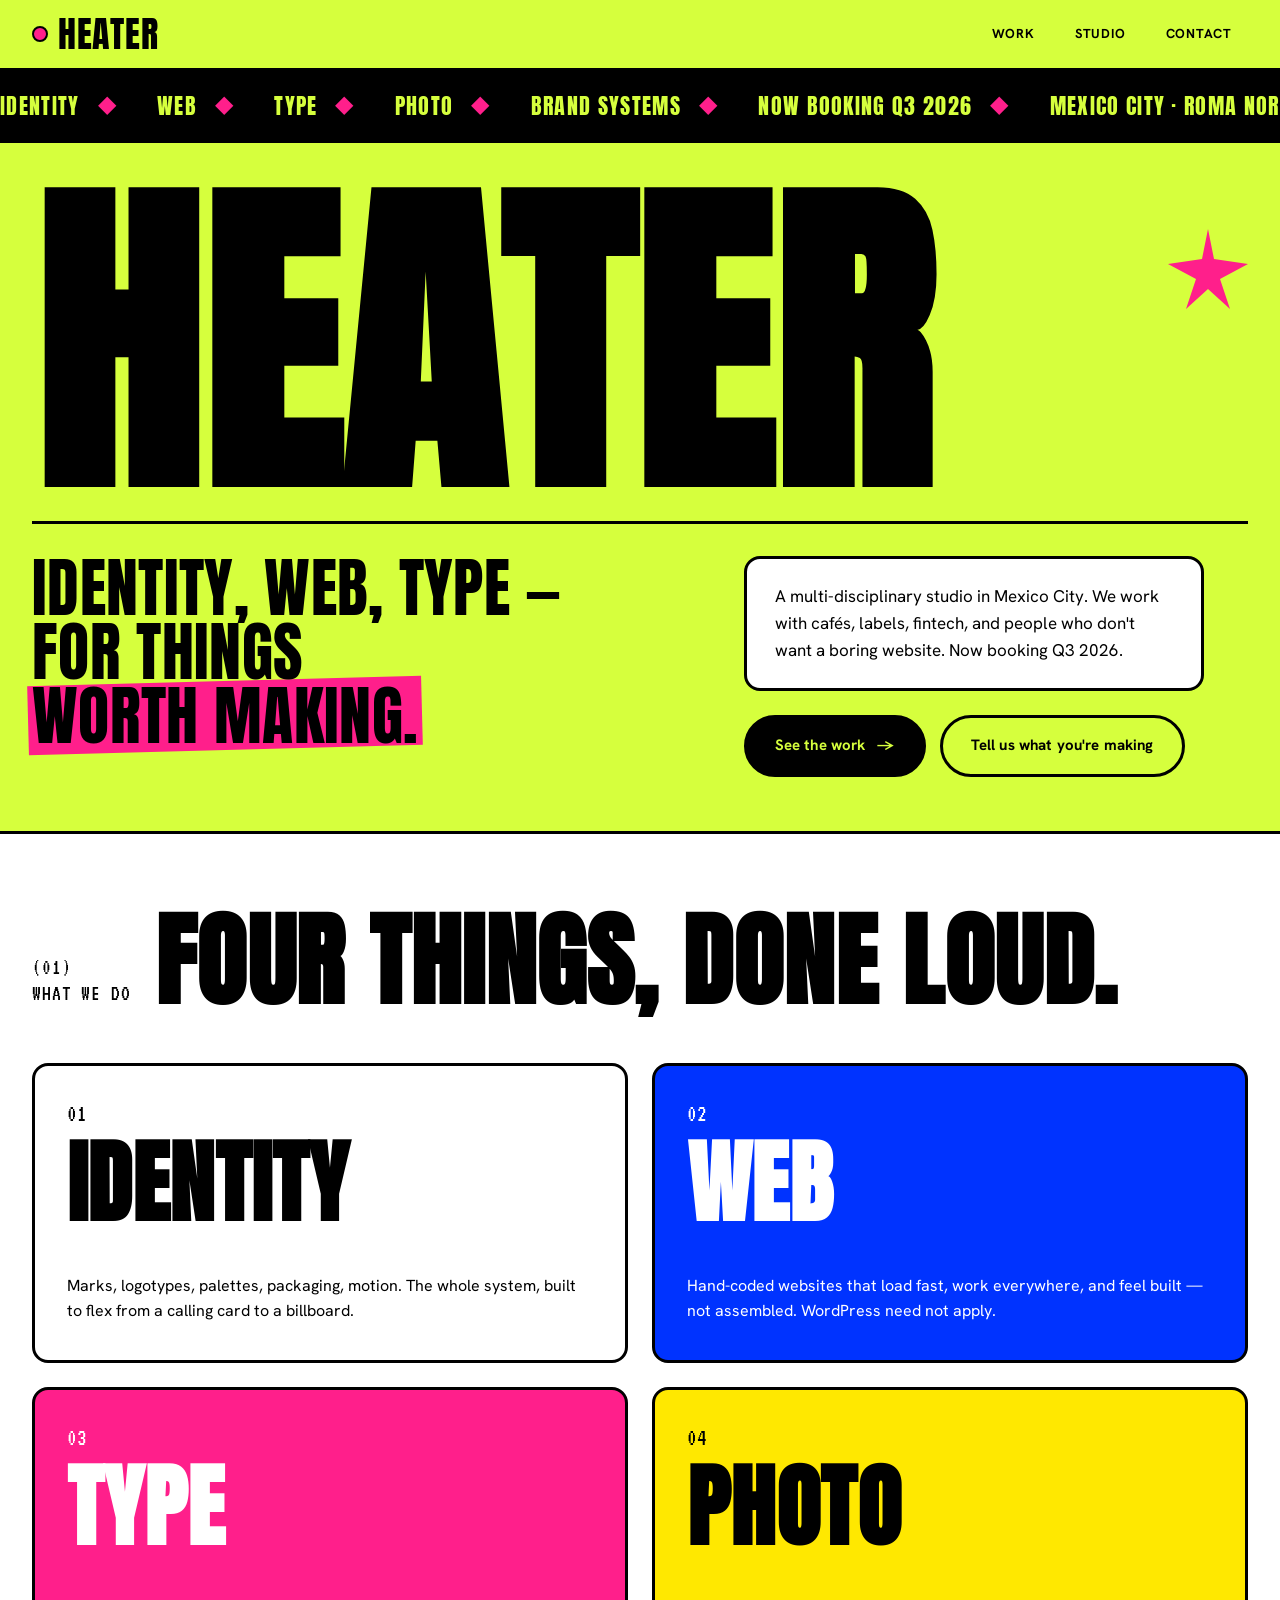
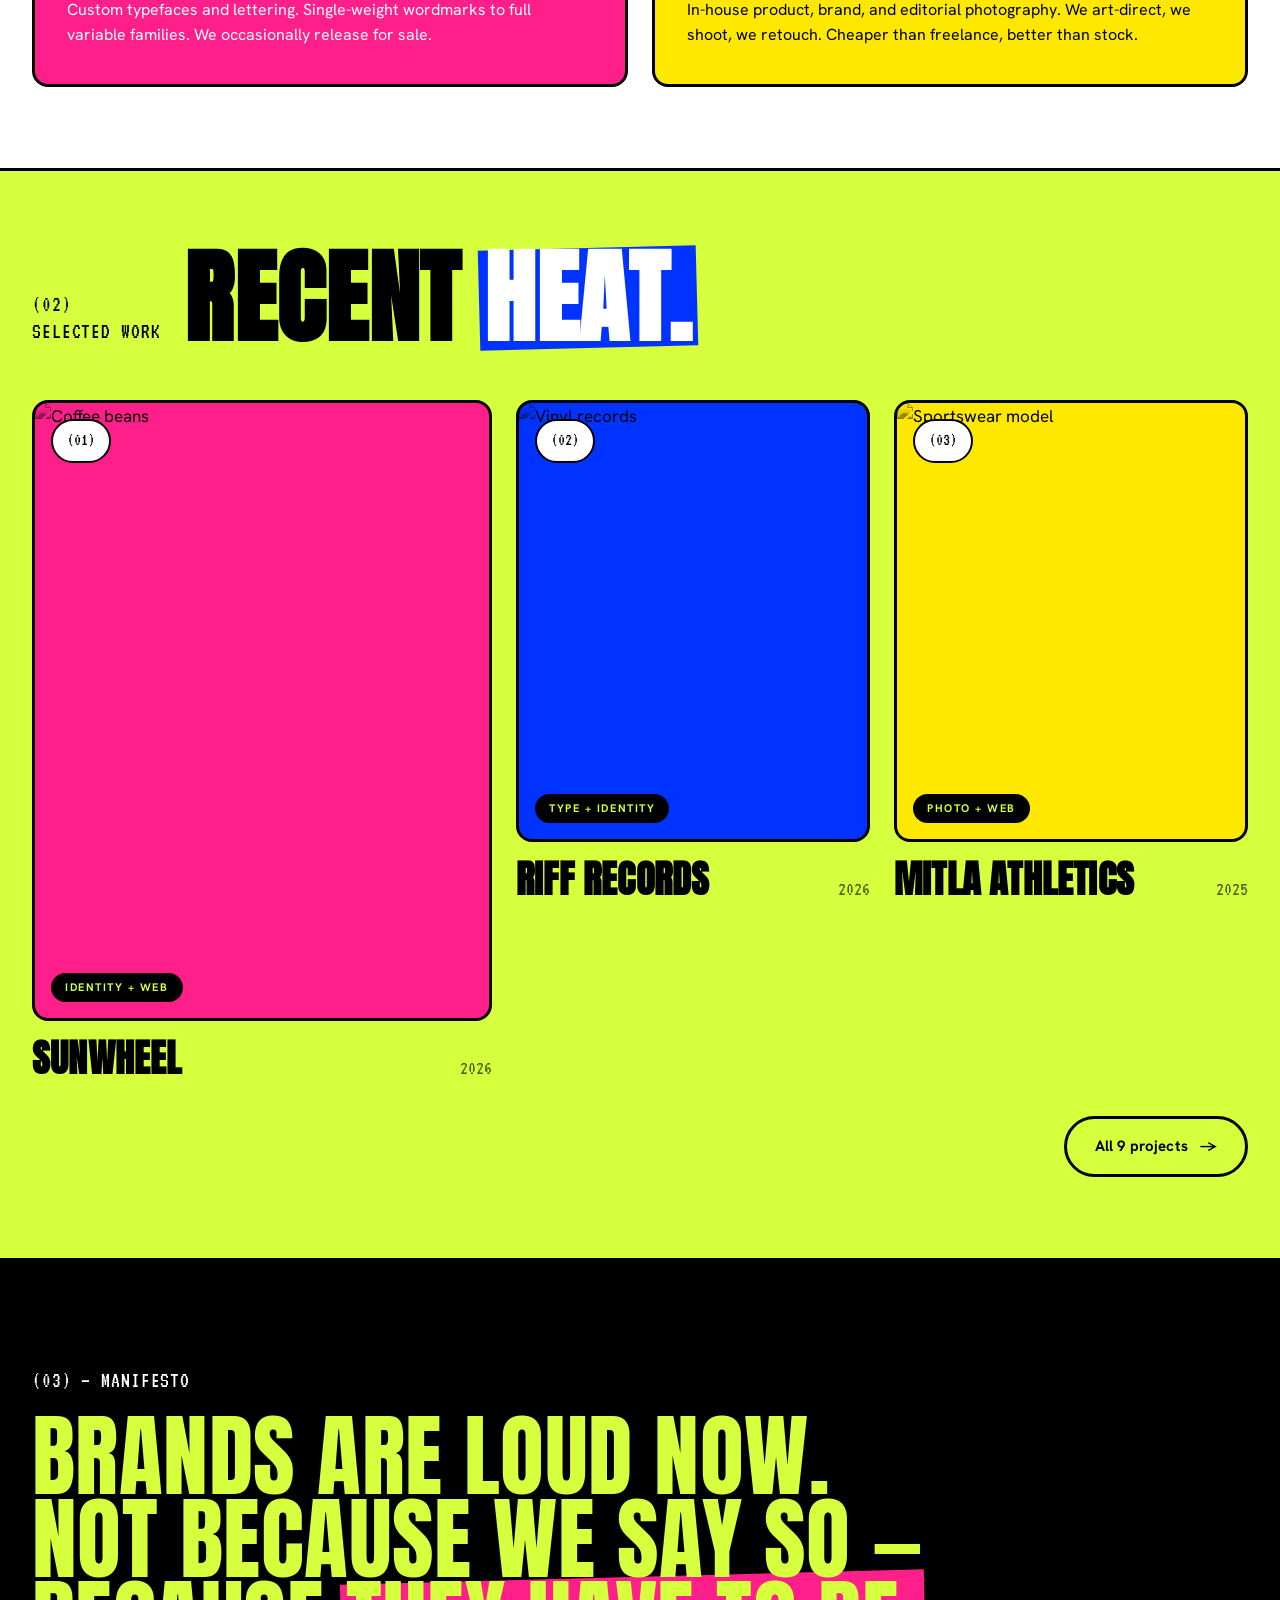
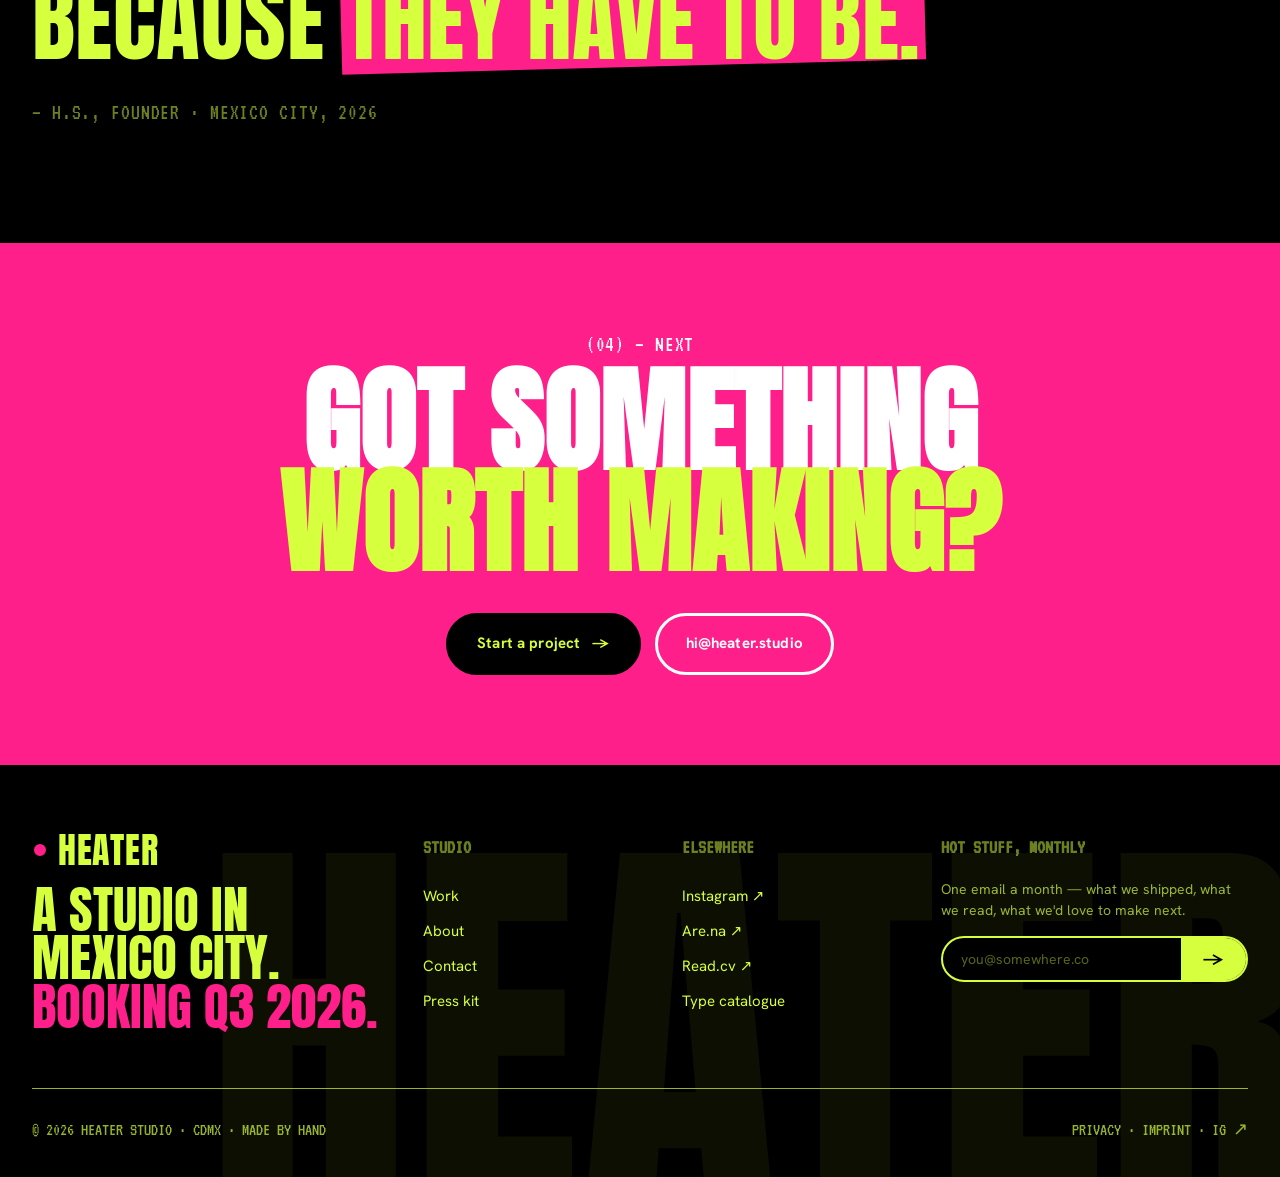
==== commit fca47769: "v2: complete redesign — acid lime BG, Anton condensed display Previous version still felt within the" ====
--- a/index.html
+++ b/index.html
@@ -13,7 +13,7 @@
 
   <link rel="preconnect" href="https://fonts.googleapis.com" />
   <link rel="preconnect" href="https://fonts.gstatic.com" crossorigin />
-  <link href="https://fonts.googleapis.com/css2?family=Boldonse&family=Sora:wght@300;400;500;600;700&family=Space+Mono:wght@400;700&display=swap" rel="stylesheet" />
+  <link href="https://fonts.googleapis.com/css2?family=Anton&family=Hanken+Grotesk:wght@300;400;500;600;700;800&family=VT323&display=swap" rel="stylesheet" />
 
   <link rel="stylesheet" href="styles.css" />
 </head>
@@ -47,7 +47,6 @@
       <span class="marquee__item">Brand Systems <span class="marquee__sep">◆</span></span>
       <span class="marquee__item">Now booking Q3 2026 <span class="marquee__sep">◆</span></span>
       <span class="marquee__item">Mexico City · Roma Norte <span class="marquee__sep">◆</span></span>
-      <!-- duplicate for seamless loop -->
       <span class="marquee__item">Identity <span class="marquee__sep">◆</span></span>
       <span class="marquee__item">Web <span class="marquee__sep">◆</span></span>
       <span class="marquee__item">Type <span class="marquee__sep">◆</span></span>
@@ -63,24 +62,21 @@
     <!-- HERO -->
     <section class="hero">
       <div class="hero__inner">
-        <!-- Decorative shapes -->
-        <div class="hero__shape hero__shape--circle" aria-hidden="true"></div>
-        <div class="hero__shape hero__shape--arc" aria-hidden="true"></div>
-        <svg class="hero__shape hero__shape--squiggle" aria-hidden="true" viewBox="0 0 100 100" fill="none">
-          <path d="M5 50 Q 20 20, 35 50 T 65 50 T 95 50" stroke="#FFE34D" stroke-width="12" stroke-linecap="round"/>
+        <svg class="hero__shape hero__shape--star" viewBox="0 0 80 80" fill="currentColor" aria-hidden="true">
+          <path d="M40 0 L46 30 L80 35 L52 50 L62 80 L40 60 L18 80 L28 50 L0 35 L34 30 Z"/>
         </svg>
 
         <h1 class="hero__logo">HEATER</h1>
 
-        <div class="hero__bottom">
+        <div class="hero__row">
           <p class="hero__tagline">
-            Identity, web, type<br />
-            — for things <em>worth making.</em>
+            Identity, web, type —<br />
+            for things <em>worth making.</em>
           </p>
           <div>
-            <p class="hero__body">
-              A multi-disciplinary studio in Mexico City. We work with cafés, labels, fintech, and people who don't want a boring website. Now booking Q3 2026.
-            </p>
+            <div class="hero__body">
+              <p>A multi-disciplinary studio in Mexico City. We work with cafés, labels, fintech, and people who don't want a boring website. Now booking Q3 2026.</p>
+            </div>
             <div class="hero__cta">
               <a href="work.html" class="btn btn--ink">See the work <span class="arrow">→</span></a>
               <a href="contact.html" class="btn btn--ghost">Tell us what you're making</a>
@@ -91,30 +87,30 @@
     </section>
 
     <!-- SERVICES -->
-    <section class="section">
+    <section class="section section--white">
       <div class="wrap">
         <header class="section__head">
-          <span class="section__index">(01) <br />What we do</span>
+          <span class="section__index">(01)<br />WHAT WE DO</span>
           <h2 class="section__title">Four things, <em>done loud.</em></h2>
         </header>
 
         <div class="services">
-          <article class="service service--yellow">
+          <article class="service service--white">
             <span class="service__num">01</span>
             <h3 class="service__title">Identity</h3>
             <p class="service__copy">Marks, logotypes, palettes, packaging, motion. The whole system, built to flex from a calling card to a billboard.</p>
           </article>
-          <article class="service service--blue">
+          <article class="service service--cobalt">
             <span class="service__num">02</span>
             <h3 class="service__title">Web</h3>
             <p class="service__copy">Hand-coded websites that load fast, work everywhere, and feel built — not assembled. WordPress need not apply.</p>
           </article>
-          <article class="service service--magenta">
+          <article class="service service--pink">
             <span class="service__num">03</span>
             <h3 class="service__title">Type</h3>
             <p class="service__copy">Custom typefaces and lettering. Single-weight wordmarks to full variable families. We occasionally release for sale.</p>
           </article>
-          <article class="service service--lime">
+          <article class="service service--yellow">
             <span class="service__num">04</span>
             <h3 class="service__title">Photo</h3>
             <p class="service__copy">In-house product, brand, and editorial photography. We art-direct, we shoot, we retouch. Cheaper than freelance, better than stock.</p>
@@ -124,16 +120,16 @@
     </section>
 
     <!-- FEATURED PROJECTS -->
-    <section class="section" style="background: var(--bone);">
+    <section class="section">
       <div class="wrap">
         <header class="section__head">
-          <span class="section__index">(02) <br />Selected work</span>
-          <h2 class="section__title">Recent <em>heat.</em></h2>
+          <span class="section__index">(02)<br />SELECTED WORK</span>
+          <h2 class="section__title">Recent <em class="is-cobalt">heat.</em></h2>
         </header>
 
         <div class="projects">
           <a href="work/sunwheel.html" class="project project--feature">
-            <div class="project__media project__media--magenta">
+            <div class="project__media project__media--pink">
               <img class="project__img" src="https://images.unsplash.com/photo-1559056199-641a0ac8b55e?w=1200&q=80&auto=format&fit=crop" alt="Coffee beans" />
               <span class="project__num">(01)</span>
               <span class="project__cat">Identity + Web</span>
@@ -144,7 +140,7 @@
             </div>
           </a>
           <a href="work.html#riff" class="project">
-            <div class="project__media project__media--blue">
+            <div class="project__media project__media--cobalt">
               <img class="project__img" src="https://images.unsplash.com/photo-1505740420928-5e560c06d30e?w=1200&q=80&auto=format&fit=crop" alt="Vinyl records" />
               <span class="project__num">(02)</span>
               <span class="project__cat">Type + Identity</span>
@@ -175,23 +171,22 @@
 
     <!-- MANIFESTO -->
     <section class="manifesto">
-      <span class="manifesto__mark" aria-hidden="true">★</span>
-      <div class="wrap">
-        <span class="section__index" style="color: var(--lime); display: block; margin-bottom: 24px;">(03) — Manifesto</span>
+      <div class="wrap">
+        <span class="label label--white" style="display: block; margin-bottom: 24px;">(03) — MANIFESTO</span>
         <blockquote class="manifesto__quote">
           Brands are loud now.<br />
           Not because we say so —<br />
           because <em>they have to be.</em>
         </blockquote>
-        <p class="manifesto__cite">— H.S., Founder · Mexico City, 2026</p>
+        <p class="manifesto__cite">— H.S., FOUNDER · MEXICO CITY, 2026</p>
       </div>
     </section>
 
     <!-- BIG CTA -->
     <section class="bigcta">
       <div class="wrap">
-        <span class="label" style="color: var(--cream); opacity: 0.7;">(04) — Next</span>
-        <h2 class="bigcta__title" style="margin-top: 16px;">
+        <span class="label" style="color: var(--white); display: block; margin-bottom: 16px;">(04) — NEXT</span>
+        <h2 class="bigcta__title">
           Got something<br />
           <em>worth making?</em>
         </h2>
@@ -209,15 +204,13 @@
     <div class="wrap">
       <div class="site-footer__top">
         <div>
-          <a href="/" class="brand-mark" style="font-size: 28px;">
+          <a href="/" class="brand-mark" style="color: var(--lime);">
             <span class="brand-mark__dot"></span> HEATER
           </a>
-          <p style="margin-top: 16px; font-family: var(--font-display); font-size: 22px; line-height: 1.1; color: var(--ink); max-width: 320px; text-transform: uppercase; letter-spacing: -0.02em;">
-            A studio in Mexico City. Booking Q3 2026.
-          </p>
+          <p class="site-footer__big">A studio in Mexico City. <em>Booking Q3 2026.</em></p>
         </div>
         <div>
-          <h6>Studio</h6>
+          <h6>STUDIO</h6>
           <ul>
             <li><a href="work.html">Work</a></li>
             <li><a href="studio.html">About</a></li>
@@ -226,17 +219,17 @@
           </ul>
         </div>
         <div>
-          <h6>Elsewhere</h6>
+          <h6>ELSEWHERE</h6>
           <ul>
             <li><a href="https://instagram.com" target="_blank" rel="noopener">Instagram ↗</a></li>
             <li><a href="https://are.na" target="_blank" rel="noopener">Are.na ↗</a></li>
-            <li><a href="https://areena.co" target="_blank" rel="noopener">Read.cv ↗</a></li>
+            <li><a href="#">Read.cv ↗</a></li>
             <li><a href="#">Type catalogue</a></li>
           </ul>
         </div>
         <div class="footer-newsletter">
-          <h6>Hot stuff, monthly</h6>
-          <p>One email a month — what we shipped, what we read, what we'd love to make next. No spam.</p>
+          <h6>HOT STUFF, MONTHLY</h6>
+          <p>One email a month — what we shipped, what we read, what we'd love to make next.</p>
           <form>
             <label class="sr-only" for="footer-email">Email</label>
             <input id="footer-email" name="email" type="email" placeholder="you@somewhere.co" autocomplete="email" />
@@ -245,9 +238,9 @@
         </div>
       </div>
       <div class="site-footer__base">
-        <p>© 2026 HEATER STUDIO · CDMX · Made in this very browser.</p>
+        <p>© 2026 HEATER STUDIO · CDMX · MADE BY HAND</p>
         <p>
-          <a href="#">Privacy</a> · <a href="#">Imprint</a> · <a href="https://instagram.com" target="_blank" rel="noopener">IG ↗</a>
+          <a href="#">PRIVACY</a> · <a href="#">IMPRINT</a> · <a href="https://instagram.com" target="_blank" rel="noopener">IG ↗</a>
         </p>
       </div>
     </div>
--- a/styles.css
+++ b/styles.css
@@ -1,31 +1,32 @@
 /* =====================================================
-   HEATER — Multi-disciplinary studio
-   Aesthetic: contemporary art / Memphis revival 2026
+   HEATER — Multi-disciplinary studio (v2)
+   Aesthetic: acid lime BG, condensed display, no warm tones
    ===================================================== */
 
 :root {
   /* Surfaces */
-  --cream:     #FAFAF5;
-  --cream-2:   #F4F1E8;
-  --bone:      #EFEADD;
+  --lime:      #D6FF3D;
+  --lime-2:    #C7F22B;
+  --white:     #FFFFFF;
+  --bone:      #F5F5EE;
 
   /* Ink */
-  --ink:       #0E0E14;
-  --ink-2:     #2A2A35;
-  --muted:     #8A8A92;
-  --smoke:     #C8C5BD;
-
-  /* Multi-color accents — used in rotation across sections */
-  --blue:      #1E5BFF;
-  --magenta:   #FF2D7E;
-  --yellow:    #FFE34D;
-  --lime:      #C7FF1F;
-  --orange:    #FF6B35;
+  --ink:       #000000;
+  --ink-2:     #1A1A1A;
+  --muted:     #5F624F;
+
+  /* Accents (NOT warm — different family) */
+  --pink:      #FF1F8B;
+  --pink-2:    #E0156F;
+  --cobalt:    #0033FF;
+  --cobalt-2:  #0028C9;
+  --yellow:    #FFE800;
+  --black:     #000000;
 
   /* Type */
-  --font-display: 'Boldonse', 'Arial Black', system-ui, sans-serif;
-  --font-body:    'Sora', -apple-system, BlinkMacSystemFont, system-ui, sans-serif;
-  --font-mono:    'Space Mono', ui-monospace, Menlo, monospace;
+  --font-display: 'Anton', 'Helvetica Neue', Impact, sans-serif;
+  --font-body:    'Hanken Grotesk', -apple-system, BlinkMacSystemFont, system-ui, sans-serif;
+  --font-mono:    'VT323', ui-monospace, monospace;
 
   /* Layout */
   --container: 1400px;
@@ -38,7 +39,7 @@
 html { scroll-behavior: smooth; -webkit-text-size-adjust: 100%; }
 
 body {
-  background: var(--cream);
+  background: var(--lime);
   color: var(--ink);
   font-family: var(--font-body);
   font-weight: 400;
@@ -55,7 +56,7 @@
 img, svg { max-width: 100%; display: block; }
 button { font: inherit; cursor: pointer; background: none; border: none; color: inherit; }
 
-::selection { background: var(--magenta); color: var(--cream); }
+::selection { background: var(--ink); color: var(--lime); }
 
 .sr-only {
   position: absolute;
@@ -80,34 +81,17 @@
 
 .label {
   font-family: var(--font-mono);
-  font-size: 11px;
-  font-weight: 700;
-  letter-spacing: 0.18em;
-  text-transform: uppercase;
-  color: var(--ink);
-}
-
-.label--muted { color: var(--muted); }
-.label--blue  { color: var(--blue); }
-.label--magenta { color: var(--magenta); }
-
-/* Color block — used as background highlight behind text */
-.block {
-  position: relative;
-  display: inline-block;
-  padding: 0.1em 0.18em;
-}
-.block::before {
-  content: "";
-  position: absolute;
-  inset: 0;
-  background: var(--yellow);
-  z-index: -1;
-  transform: rotate(-1.2deg);
-}
-.block--blue::before    { background: var(--blue); }
-.block--magenta::before { background: var(--magenta); }
-.block--lime::before    { background: var(--lime); }
+  font-size: 22px;
+  letter-spacing: 0.04em;
+  text-transform: uppercase;
+  color: var(--ink);
+  line-height: 1;
+}
+
+.label--muted   { color: var(--muted); }
+.label--pink    { color: var(--pink); }
+.label--cobalt  { color: var(--cobalt); }
+.label--white   { color: var(--white); }
 
 /* =====================================================
    Buttons
@@ -116,53 +100,53 @@
 .btn {
   display: inline-flex;
   align-items: center;
-  gap: 10px;
-  padding: 16px 26px;
+  gap: 12px;
+  padding: 16px 28px;
   font-family: var(--font-body);
-  font-size: 14px;
+  font-size: 15px;
   font-weight: 700;
-  letter-spacing: 0.02em;
-  border: 2px solid var(--ink);
+  letter-spacing: 0.01em;
+  border: 3px solid var(--ink);
   border-radius: 999px;
-  background: var(--cream);
-  color: var(--ink);
-  transition: transform 0.18s ease, background 0.18s ease, color 0.18s ease;
+  background: var(--white);
+  color: var(--ink);
+  transition: transform 0.18s ease, background 0.18s ease, color 0.18s ease, box-shadow 0.18s ease;
 }
 .btn:hover {
-  transform: translate(-2px, -2px);
-  box-shadow: 4px 4px 0 var(--ink);
+  transform: translate(-3px, -3px);
+  box-shadow: 5px 5px 0 var(--ink);
 }
 
 .btn--ink {
   background: var(--ink);
-  color: var(--cream);
-}
-.btn--ink:hover { box-shadow: 4px 4px 0 var(--magenta); }
-
-.btn--magenta {
-  background: var(--magenta);
-  color: var(--cream);
-  border-color: var(--magenta);
-}
-.btn--magenta:hover { box-shadow: 4px 4px 0 var(--ink); }
-
-.btn--blue {
-  background: var(--blue);
-  color: var(--cream);
-  border-color: var(--blue);
-}
-.btn--blue:hover { box-shadow: 4px 4px 0 var(--ink); }
+  color: var(--lime);
+}
+.btn--ink:hover { box-shadow: 5px 5px 0 var(--pink); }
+
+.btn--pink {
+  background: var(--pink);
+  color: var(--white);
+  border-color: var(--ink);
+}
+.btn--pink:hover { box-shadow: 5px 5px 0 var(--ink); }
+
+.btn--cobalt {
+  background: var(--cobalt);
+  color: var(--white);
+  border-color: var(--ink);
+}
 
 .btn--ghost {
   background: transparent;
   border-color: var(--ink);
 }
+.btn--ghost:hover { background: var(--ink); color: var(--lime); }
 
 .arrow {
   display: inline-block;
   transition: transform 0.18s ease;
 }
-.btn:hover .arrow { transform: translateX(3px); }
+.btn:hover .arrow { transform: translateX(4px); }
 
 /* =====================================================
    Header
@@ -172,8 +156,8 @@
   position: sticky;
   top: 0;
   z-index: 40;
-  background: var(--cream);
-  border-bottom: 2px solid var(--ink);
+  background: var(--lime);
+  border-bottom: 3px solid var(--ink);
 }
 
 .site-header__inner {
@@ -188,56 +172,56 @@
 
 .brand-mark {
   font-family: var(--font-display);
-  font-size: 28px;
-  letter-spacing: -0.04em;
+  font-size: 36px;
+  letter-spacing: 0.02em;
   color: var(--ink);
   line-height: 1;
   text-transform: uppercase;
   display: inline-flex;
   align-items: center;
-  gap: 8px;
+  gap: 10px;
 }
 
 .brand-mark__dot {
-  width: 14px;
-  height: 14px;
+  width: 16px;
+  height: 16px;
   border-radius: 50%;
-  background: var(--magenta);
+  background: var(--pink);
+  border: 2px solid var(--ink);
   display: inline-block;
 }
 
 .site-nav {
   display: flex;
-  gap: 28px;
+  gap: 8px;
   align-items: center;
 }
 
 .site-nav a {
-  font-family: var(--font-mono);
-  font-size: 12px;
+  font-family: var(--font-body);
+  font-size: 13px;
   font-weight: 700;
-  letter-spacing: 0.12em;
-  text-transform: uppercase;
-  color: var(--ink);
-  padding: 6px 0;
-  position: relative;
-}
-
-.site-nav a:hover { color: var(--magenta); }
-
-.site-nav a.is-active::after {
-  content: "";
-  position: absolute;
-  left: 0; right: 0;
-  bottom: 0;
-  height: 3px;
-  background: var(--magenta);
+  letter-spacing: 0.06em;
+  text-transform: uppercase;
+  color: var(--ink);
+  padding: 8px 14px;
+  border: 2px solid transparent;
+  border-radius: 999px;
+  transition: all 0.18s ease;
+}
+
+.site-nav a:hover { background: var(--ink); color: var(--lime); }
+
+.site-nav a.is-active {
+  background: var(--pink);
+  color: var(--white);
+  border-color: var(--ink);
 }
 
 .menu-toggle {
   display: none;
   width: 44px; height: 44px;
-  border: 2px solid var(--ink);
+  border: 3px solid var(--ink);
   border-radius: 999px;
   align-items: center;
   justify-content: center;
@@ -249,37 +233,34 @@
 
 .marquee {
   background: var(--ink);
-  color: var(--cream);
+  color: var(--lime);
   overflow: hidden;
-  padding: 14px 0;
-  font-family: var(--font-display);
-  font-size: 18px;
-  letter-spacing: 0.04em;
-  text-transform: uppercase;
-  border-bottom: 2px solid var(--ink);
-}
-
-.marquee--blue { background: var(--blue); }
-.marquee--magenta { background: var(--magenta); }
+  padding: 16px 0;
+  font-family: var(--font-display);
+  font-size: 22px;
+  letter-spacing: 0.06em;
+  text-transform: uppercase;
+  border-bottom: 3px solid var(--ink);
+}
 
 .marquee__track {
   display: flex;
-  gap: 32px;
+  gap: 40px;
   white-space: nowrap;
   width: max-content;
-  animation: marquee 24s linear infinite;
+  animation: marquee 28s linear infinite;
 }
 
 .marquee__item {
   display: inline-flex;
   align-items: center;
-  gap: 14px;
+  gap: 18px;
 }
 
 .marquee__sep {
-  color: var(--yellow);
-  font-family: var(--font-mono);
-  font-size: 14px;
+  color: var(--pink);
+  font-family: var(--font-mono);
+  font-size: 24px;
 }
 
 @keyframes marquee {
@@ -288,11 +269,11 @@
 }
 
 /* =====================================================
-   Hero (home)
+   Hero (home) — clean, no overlap
    ===================================================== */
 
 .hero {
-  padding: clamp(56px, 8vh, 96px) 0 clamp(40px, 6vh, 64px);
+  padding: clamp(48px, 6vh, 80px) 0 clamp(48px, 6vh, 80px);
   position: relative;
   overflow: hidden;
 }
@@ -304,107 +285,93 @@
   position: relative;
 }
 
-.hero__top {
+.hero__logo {
+  font-family: var(--font-display);
+  font-size: clamp(120px, 26vw, 420px);
+  line-height: 0.9;
+  letter-spacing: 0.005em;
+  color: var(--ink);
+  text-transform: uppercase;
+  position: relative;
+  z-index: 2;
+  margin: 0 0 24px;
+  display: block;
+}
+
+.hero__row {
+  display: grid;
+  grid-template-columns: 1.3fr 1fr;
+  gap: 56px;
+  align-items: start;
+  padding-top: 32px;
+  border-top: 3px solid var(--ink);
+  position: relative;
+  z-index: 2;
+}
+
+.hero__tagline {
+  font-family: var(--font-display);
+  font-size: clamp(36px, 5vw, 72px);
+  line-height: 1;
+  letter-spacing: 0.005em;
+  color: var(--ink);
+  text-transform: uppercase;
+  text-wrap: balance;
+}
+
+.hero__tagline em {
+  font-style: normal;
+  position: relative;
+  display: inline-block;
+}
+.hero__tagline em::before {
+  content: "";
+  position: absolute;
+  inset: -0.04em -0.06em;
+  background: var(--pink);
+  z-index: -1;
+  transform: rotate(-1.5deg);
+}
+.hero__tagline em.is-cobalt::before { background: var(--cobalt); color: var(--white); }
+.hero__tagline em.is-cobalt { color: var(--white); }
+
+.hero__body {
+  font-family: var(--font-body);
+  font-size: 17px;
+  line-height: 1.6;
+  color: var(--ink);
+  max-width: 460px;
+  background: var(--white);
+  border: 3px solid var(--ink);
+  border-radius: 16px;
+  padding: 24px 28px;
+}
+
+.hero__cta {
   display: flex;
-  align-items: center;
-  justify-content: space-between;
-  gap: 24px;
-  margin-bottom: 24px;
-}
-
-.hero__logo {
-  font-family: var(--font-display);
-  font-size: clamp(96px, 22vw, 320px);
-  line-height: 0.82;
-  letter-spacing: -0.05em;
-  color: var(--ink);
-  text-transform: uppercase;
-  position: relative;
-  z-index: 2;
-  margin: 0;
-}
-
-/* Decorative shapes around the wordmark */
+  gap: 14px;
+  margin-top: 24px;
+  flex-wrap: wrap;
+}
+
+/* Decorative shapes — kept to safe edges, no text overlap */
 .hero__shape {
   position: absolute;
   pointer-events: none;
-  z-index: 1;
-}
-
-.hero__shape--circle {
-  width: clamp(120px, 18vw, 280px);
-  height: clamp(120px, 18vw, 280px);
-  border-radius: 50%;
-  background: var(--magenta);
-  top: 10%;
-  right: 12%;
-}
-
-.hero__shape--arc {
-  width: clamp(140px, 22vw, 360px);
-  height: clamp(70px, 11vw, 180px);
-  border: 14px solid var(--blue);
-  border-radius: 999px 999px 0 0;
-  border-bottom: 0;
-  bottom: 10%;
-  left: 6%;
-  transform: rotate(-15deg);
-}
-
-.hero__shape--squiggle {
-  width: clamp(60px, 8vw, 120px);
-  height: clamp(60px, 8vw, 120px);
-  top: 5%;
-  left: 35%;
-}
-
-.hero__bottom {
-  display: grid;
-  grid-template-columns: 1.4fr 1fr;
-  gap: 56px;
-  align-items: end;
-  margin-top: 32px;
-  position: relative;
-  z-index: 3;
-}
-
-.hero__tagline {
-  font-family: var(--font-display);
-  font-size: clamp(28px, 4vw, 56px);
-  line-height: 1.05;
-  letter-spacing: -0.025em;
-  color: var(--ink);
-  max-width: 720px;
-  text-wrap: balance;
-}
-
-.hero__tagline em {
-  font-style: normal;
-  position: relative;
-  display: inline-block;
-}
-.hero__tagline em::before {
-  content: "";
-  position: absolute;
-  inset: -0.06em -0.1em;
-  background: var(--yellow);
-  z-index: -1;
-  transform: rotate(-1.2deg);
-}
-
-.hero__body {
-  font-family: var(--font-body);
-  font-size: 18px;
-  line-height: 1.55;
-  color: var(--ink-2);
-  max-width: 460px;
-}
-
-.hero__cta {
-  display: flex;
-  gap: 14px;
-  margin-top: 28px;
-  flex-wrap: wrap;
+  z-index: 0;
+}
+
+.hero__shape--star {
+  top: 32px;
+  right: 32px;
+  width: 80px;
+  height: 80px;
+  color: var(--pink);
+  animation: spin 16s linear infinite;
+}
+
+@keyframes spin {
+  to { transform: rotate(360deg); }
 }
 
 /* =====================================================
@@ -412,43 +379,41 @@
    ===================================================== */
 
 .section {
-  padding: clamp(64px, 9vh, 120px) 0;
-  position: relative;
-}
-
-.section--ink {
-  background: var(--ink);
-  color: var(--cream);
-}
-
-.section--blue {
-  background: var(--blue);
-  color: var(--cream);
-}
+  padding: clamp(64px, 9vh, 112px) 0;
+  position: relative;
+}
+
+.section--white { background: var(--white); border-top: 3px solid var(--ink); border-bottom: 3px solid var(--ink); }
+.section--ink   { background: var(--ink); color: var(--lime); border-top: 3px solid var(--ink); border-bottom: 3px solid var(--ink); }
+.section--pink  { background: var(--pink); color: var(--white); border-top: 3px solid var(--ink); border-bottom: 3px solid var(--ink); }
+.section--cobalt{ background: var(--cobalt); color: var(--white); border-top: 3px solid var(--ink); border-bottom: 3px solid var(--ink); }
 
 .section__head {
   display: grid;
   grid-template-columns: auto 1fr;
-  gap: 32px;
+  gap: 24px;
   margin-bottom: 56px;
   align-items: end;
 }
 
 .section__index {
   font-family: var(--font-mono);
-  font-size: 14px;
-  font-weight: 700;
-  letter-spacing: 0.12em;
-  color: var(--muted);
-}
-
-.section--ink .section__index { color: var(--lime); }
+  font-size: 22px;
+  letter-spacing: 0.04em;
+  color: var(--ink);
+  line-height: 1.2;
+  text-transform: uppercase;
+}
+
+.section--ink .section__index    { color: var(--lime); }
+.section--pink .section__index   { color: var(--white); opacity: 0.85; }
+.section--cobalt .section__index { color: var(--white); opacity: 0.85; }
 
 .section__title {
   font-family: var(--font-display);
-  font-size: clamp(48px, 7vw, 112px);
-  line-height: 0.92;
-  letter-spacing: -0.035em;
+  font-size: clamp(56px, 8vw, 144px);
+  line-height: 0.9;
+  letter-spacing: 0.005em;
   color: inherit;
   text-transform: uppercase;
   text-wrap: balance;
@@ -462,17 +427,20 @@
 .section__title em::before {
   content: "";
   position: absolute;
-  inset: -0.04em -0.08em;
-  background: var(--magenta);
+  inset: -0.04em -0.05em;
+  background: var(--pink);
   z-index: -1;
   transform: rotate(-1.5deg);
 }
-
-.section--ink .section__title em::before { background: var(--lime); }
-.section--ink .section__title em { color: var(--ink); }
-
-/* =====================================================
-   Services (home — 4 colored cards)
+.section--ink .section__title em::before  { background: var(--lime); }
+.section--ink .section__title em          { color: var(--ink); }
+.section--pink .section__title em::before { background: var(--yellow); }
+.section--pink .section__title em         { color: var(--ink); }
+.section__title em.is-cobalt::before      { background: var(--cobalt); }
+.section__title em.is-cobalt              { color: var(--white); }
+
+/* =====================================================
+   Services
    ===================================================== */
 
 .services {
@@ -482,74 +450,68 @@
 }
 
 .service {
-  padding: 40px 32px;
-  border: 2px solid var(--ink);
-  border-radius: 12px;
+  padding: 36px 32px;
+  border: 3px solid var(--ink);
+  border-radius: 16px;
   position: relative;
   overflow: hidden;
-  min-height: 320px;
+  min-height: 300px;
   display: flex;
   flex-direction: column;
-  gap: 16px;
-  transition: transform 0.2s ease;
-}
-.service:hover { transform: translate(-3px, -3px); box-shadow: 6px 6px 0 var(--ink); }
-
-.service--yellow  { background: var(--yellow); }
-.service--blue    { background: var(--blue); color: var(--cream); }
-.service--magenta { background: var(--magenta); color: var(--cream); }
-.service--lime    { background: var(--lime); }
+  gap: 18px;
+  transition: transform 0.2s ease, box-shadow 0.2s ease;
+}
+.service:hover { transform: translate(-4px, -4px); box-shadow: 6px 6px 0 var(--ink); }
+
+.service--white  { background: var(--white); }
+.service--pink   { background: var(--pink); color: var(--white); }
+.service--cobalt { background: var(--cobalt); color: var(--white); }
+.service--yellow { background: var(--yellow); }
 
 .service__num {
   font-family: var(--font-mono);
-  font-size: 14px;
-  font-weight: 700;
-  letter-spacing: 0.14em;
+  font-size: 24px;
+  letter-spacing: 0.02em;
+  line-height: 1;
 }
 
 .service__title {
   font-family: var(--font-display);
-  font-size: clamp(48px, 6vw, 80px);
-  line-height: 0.92;
-  letter-spacing: -0.04em;
+  font-size: clamp(56px, 7vw, 96px);
+  line-height: 0.88;
+  letter-spacing: 0.005em;
   text-transform: uppercase;
 }
 
 .service__copy {
   font-family: var(--font-body);
   font-size: 16px;
-  line-height: 1.5;
+  line-height: 1.55;
   margin-top: auto;
 }
 
-.service--blue .service__copy,
-.service--magenta .service__copy { opacity: 0.95; }
-
-/* =====================================================
-   Projects (home — featured grid)
+/* =====================================================
+   Projects
    ===================================================== */
 
 .projects {
   display: grid;
-  grid-template-columns: 1.4fr 1fr 1fr;
+  grid-template-columns: 1.3fr 1fr 1fr;
   gap: 24px;
 }
 
-.project {
-  display: block;
-  position: relative;
-}
-
+.project { display: block; position: relative; }
 .project--feature { grid-row: span 2; }
 
 .project__media {
   aspect-ratio: 4/5;
   background: var(--ink);
-  border: 2px solid var(--ink);
-  border-radius: 12px;
+  border: 3px solid var(--ink);
+  border-radius: 16px;
   overflow: hidden;
   position: relative;
-  margin-bottom: 16px;
+  margin-bottom: 18px;
+  transition: transform 0.2s ease, box-shadow 0.2s ease;
 }
 
 .project--feature .project__media { aspect-ratio: 4/5.4; }
@@ -557,36 +519,26 @@
 .project__img {
   width: 100%; height: 100%;
   object-fit: cover;
-  /* Duotone effect */
-  filter: grayscale(1) contrast(1.15);
+  filter: grayscale(1) contrast(1.2);
   mix-blend-mode: multiply;
 }
 
-.project__media--blue { background: var(--blue); }
-.project__media--magenta { background: var(--magenta); }
-.project__media--lime { background: var(--lime); }
+.project__media--pink   { background: var(--pink); }
+.project__media--cobalt { background: var(--cobalt); }
 .project__media--yellow { background: var(--yellow); }
-
-.project__media::after {
-  content: "";
-  position: absolute;
-  inset: 0;
-  mix-blend-mode: screen;
-  pointer-events: none;
-}
+.project__media--lime   { background: var(--lime-2); }
 
 .project__num {
   position: absolute;
   top: 16px;
   left: 16px;
-  background: var(--cream);
-  color: var(--ink);
-  padding: 6px 12px;
+  background: var(--white);
+  color: var(--ink);
+  padding: 6px 14px;
+  border: 2px solid var(--ink);
   border-radius: 999px;
   font-family: var(--font-mono);
-  font-size: 12px;
-  font-weight: 700;
-  letter-spacing: 0.08em;
+  font-size: 18px;
   z-index: 2;
 }
 
@@ -595,10 +547,10 @@
   bottom: 16px;
   left: 16px;
   background: var(--ink);
-  color: var(--cream);
-  padding: 6px 12px;
+  color: var(--lime);
+  padding: 6px 14px;
   border-radius: 999px;
-  font-family: var(--font-mono);
+  font-family: var(--font-body);
   font-size: 11px;
   font-weight: 700;
   letter-spacing: 0.14em;
@@ -615,102 +567,101 @@
 
 .project__name {
   font-family: var(--font-display);
-  font-size: clamp(24px, 2.6vw, 36px);
+  font-size: clamp(32px, 3vw, 48px);
   line-height: 1;
-  letter-spacing: -0.025em;
+  letter-spacing: 0.005em;
   color: var(--ink);
   text-transform: uppercase;
 }
 
 .project__year {
   font-family: var(--font-mono);
-  font-size: 13px;
-  font-weight: 700;
-  color: var(--muted);
+  font-size: 20px;
+  color: var(--ink);
+  opacity: 0.6;
 }
 
 .project:hover .project__media { transform: translate(-3px, -3px); box-shadow: 6px 6px 0 var(--ink); }
-.project__media { transition: transform 0.2s ease, box-shadow 0.2s ease; }
-
-/* =====================================================
-   Manifesto pull-quote
+
+/* =====================================================
+   Manifesto (dark band)
    ===================================================== */
 
 .manifesto {
-  padding: clamp(80px, 12vh, 160px) 0;
+  padding: clamp(80px, 12vh, 144px) 0;
   background: var(--ink);
-  color: var(--cream);
-  border-top: 2px solid var(--ink);
-  border-bottom: 2px solid var(--ink);
-  position: relative;
+  color: var(--lime);
+  border-top: 3px solid var(--ink);
+  border-bottom: 3px solid var(--ink);
+  position: relative;
+  overflow: hidden;
 }
 
 .manifesto__quote {
   font-family: var(--font-display);
-  font-size: clamp(40px, 6vw, 96px);
-  line-height: 1;
-  letter-spacing: -0.035em;
+  font-size: clamp(48px, 7vw, 128px);
+  line-height: 0.92;
+  letter-spacing: 0.005em;
   text-transform: uppercase;
   text-wrap: balance;
+  position: relative;
+  z-index: 1;
+  color: var(--lime);
 }
 
 .manifesto__quote em {
   font-style: normal;
-  color: var(--yellow);
-}
+  position: relative;
+  display: inline-block;
+}
+.manifesto__quote em::before {
+  content: "";
+  position: absolute;
+  inset: -0.04em -0.05em;
+  background: var(--pink);
+  z-index: -1;
+  transform: rotate(-1.5deg);
+}
+.manifesto__quote em.is-cobalt::before { background: var(--cobalt); }
 
 .manifesto__cite {
   margin-top: 32px;
   font-family: var(--font-mono);
-  font-size: 14px;
-  font-weight: 700;
-  letter-spacing: 0.12em;
-  text-transform: uppercase;
-  color: var(--muted);
-}
-
-/* Big mark behind quote */
-.manifesto__mark {
-  position: absolute;
-  top: -20px;
-  right: -20px;
-  font-family: var(--font-display);
-  font-size: clamp(180px, 30vw, 480px);
-  line-height: 1;
-  color: var(--magenta);
-  opacity: 0.18;
-  pointer-events: none;
-  user-select: none;
-  z-index: 0;
-}
-
-.manifesto > * { position: relative; z-index: 1; }
-
-/* =====================================================
-   Big CTA (home bottom + contact)
+  font-size: 22px;
+  letter-spacing: 0.04em;
+  text-transform: uppercase;
+  color: var(--lime);
+  opacity: 0.5;
+  position: relative;
+  z-index: 1;
+}
+
+/* =====================================================
+   Big CTA
    ===================================================== */
 
 .bigcta {
-  padding: clamp(80px, 12vh, 160px) 0;
-  background: var(--magenta);
-  color: var(--cream);
+  padding: clamp(72px, 10vh, 128px) 0;
+  background: var(--pink);
+  color: var(--white);
   text-align: center;
-  border-top: 2px solid var(--ink);
+  border-top: 3px solid var(--ink);
 }
 
 .bigcta__title {
   font-family: var(--font-display);
-  font-size: clamp(48px, 9vw, 144px);
-  line-height: 0.9;
-  letter-spacing: -0.04em;
+  font-size: clamp(56px, 9vw, 160px);
+  line-height: 0.88;
+  letter-spacing: 0.005em;
   text-transform: uppercase;
   text-wrap: balance;
   margin-bottom: 40px;
+  color: var(--white);
 }
 
 .bigcta__title em {
   font-style: normal;
-  color: var(--yellow);
+  color: var(--lime);
 }
 
 .bigcta__row {
@@ -718,34 +669,26 @@
   gap: 14px;
   justify-content: center;
   flex-wrap: wrap;
-  margin-top: 32px;
-}
-
-.bigcta .btn--ink {
+}
+
+.bigcta .btn--ink   { background: var(--ink); border-color: var(--ink); color: var(--lime); }
+.bigcta .btn--ghost { border-color: var(--white); color: var(--white); background: transparent; }
+.bigcta .btn--ghost:hover {
+  background: var(--white); color: var(--pink); border-color: var(--white);
+  box-shadow: 5px 5px 0 var(--ink);
+}
+
+/* =====================================================
+   Footer
+   ===================================================== */
+
+.site-footer {
   background: var(--ink);
-  border-color: var(--ink);
-  color: var(--cream);
-}
-.bigcta .btn--ghost {
-  border-color: var(--cream);
-  color: var(--cream);
-}
-.bigcta .btn--ghost:hover {
-  background: var(--cream);
-  color: var(--ink);
-  box-shadow: 4px 4px 0 var(--ink);
-}
-
-/* =====================================================
-   Footer
-   ===================================================== */
-
-.site-footer {
-  background: var(--yellow);
-  border-top: 2px solid var(--ink);
-  padding: 56px 0 32px;
+  color: var(--lime);
+  padding: 64px 0 32px;
   position: relative;
   overflow: hidden;
+  border-top: 3px solid var(--ink);
 }
 
 .site-footer__top {
@@ -755,37 +698,52 @@
   margin-bottom: 56px;
 }
 
+.site-footer__big {
+  font-family: var(--font-display);
+  font-size: clamp(32px, 4vw, 56px);
+  line-height: 0.95;
+  text-transform: uppercase;
+  color: var(--lime);
+  margin-top: 18px;
+  max-width: 360px;
+}
+
+.site-footer__big em {
+  font-style: normal;
+  color: var(--pink);
+}
+
 .site-footer h6 {
   font-family: var(--font-mono);
-  font-size: 11px;
-  font-weight: 700;
-  letter-spacing: 0.18em;
-  text-transform: uppercase;
-  color: var(--ink);
+  font-size: 20px;
+  color: var(--lime);
+  opacity: 0.5;
   margin-bottom: 16px;
+  text-transform: uppercase;
 }
 
 .site-footer ul li {
   font-size: 15px;
-  color: var(--ink);
-  padding: 4px 0;
-}
-
-.site-footer a:hover { color: var(--magenta); }
+  color: var(--lime);
+  padding: 6px 0;
+}
+
+.site-footer a:hover { color: var(--pink); }
 
 .footer-newsletter p {
   font-size: 14px;
-  color: var(--ink-2);
+  color: var(--lime);
+  opacity: 0.7;
   margin-bottom: 14px;
   line-height: 1.55;
 }
 
 .footer-newsletter form {
   display: flex;
-  border: 2px solid var(--ink);
+  border: 2px solid var(--lime);
   border-radius: 999px;
   overflow: hidden;
-  background: var(--cream);
+  background: var(--ink);
 }
 
 .footer-newsletter input {
@@ -794,50 +752,50 @@
   background: transparent;
   border: none;
   outline: none;
-  color: var(--ink);
+  color: var(--lime);
   font-family: var(--font-body);
   font-size: 14px;
 }
 
-.footer-newsletter input::placeholder { color: var(--muted); }
+.footer-newsletter input::placeholder { color: var(--lime); opacity: 0.4; }
 
 .footer-newsletter button {
   padding: 0 22px;
-  background: var(--ink);
-  color: var(--yellow);
-  font-size: 16px;
+  background: var(--lime);
+  color: var(--ink);
+  font-size: 18px;
   font-weight: 700;
 }
 
-.footer-newsletter button:hover { background: var(--magenta); color: var(--cream); }
+.footer-newsletter button:hover { background: var(--pink); color: var(--white); }
 
 .site-footer__base {
   padding-top: 28px;
-  border-top: 2px solid var(--ink);
+  border-top: 1px solid var(--lime);
   display: flex;
   justify-content: space-between;
   align-items: center;
   gap: 24px;
   font-family: var(--font-mono);
-  font-size: 11px;
-  font-weight: 700;
-  letter-spacing: 0.16em;
-  text-transform: uppercase;
-  color: var(--ink);
+  font-size: 18px;
+  color: var(--lime);
+  opacity: 0.7;
   flex-wrap: wrap;
+  text-transform: uppercase;
 }
 
 .site-footer__mark {
   position: absolute;
-  bottom: -40px;
+  bottom: -60px;
   right: -20px;
   font-family: var(--font-display);
-  font-size: clamp(160px, 28vw, 420px);
+  font-size: clamp(200px, 32vw, 520px);
   line-height: 1;
-  color: var(--ink);
+  color: var(--lime);
   opacity: 0.06;
   pointer-events: none;
   user-select: none;
+  text-transform: uppercase;
 }
 
 /* =====================================================
@@ -845,8 +803,8 @@
    ===================================================== */
 
 .page-hero {
-  padding: clamp(64px, 10vh, 120px) 0 clamp(48px, 7vh, 80px);
-  border-bottom: 2px solid var(--ink);
+  padding: clamp(56px, 9vh, 96px) 0 clamp(40px, 6vh, 72px);
+  border-bottom: 3px solid var(--ink);
   position: relative;
 }
 
@@ -858,20 +816,19 @@
 
 .page-hero__index {
   font-family: var(--font-mono);
-  font-size: 14px;
-  font-weight: 700;
-  letter-spacing: 0.14em;
-  color: var(--muted);
-  text-transform: uppercase;
-  margin-bottom: 20px;
+  font-size: 22px;
+  letter-spacing: 0.04em;
+  color: var(--ink);
+  text-transform: uppercase;
+  margin-bottom: 24px;
   display: inline-block;
 }
 
 .page-hero__title {
   font-family: var(--font-display);
-  font-size: clamp(56px, 11vw, 200px);
-  line-height: 0.86;
-  letter-spacing: -0.045em;
+  font-size: clamp(72px, 13vw, 220px);
+  line-height: 0.95;
+  letter-spacing: 0.005em;
   color: var(--ink);
   text-transform: uppercase;
   text-wrap: balance;
@@ -885,102 +842,125 @@
 .page-hero__title em::before {
   content: "";
   position: absolute;
-  inset: -0.04em -0.08em;
-  background: var(--blue);
+  inset: -0.04em -0.05em;
+  background: var(--cobalt);
   z-index: -1;
-  transform: rotate(-1.2deg);
-}
+  transform: rotate(-1.5deg);
+}
+.page-hero__title em { color: var(--white); }
 
 .page-hero__lede {
   margin-top: 28px;
-  font-size: clamp(18px, 2vw, 24px);
-  line-height: 1.5;
-  color: var(--ink-2);
+  font-family: var(--font-body);
+  font-size: clamp(18px, 1.9vw, 22px);
+  line-height: 1.55;
+  color: var(--ink);
   max-width: 760px;
-}
-
-/* =====================================================
-   Work index — grid of projects
+  background: var(--white);
+  border: 3px solid var(--ink);
+  border-radius: 16px;
+  padding: 24px 28px;
+}
+
+/* =====================================================
+   Work index
    ===================================================== */
 
 .work-filter {
   display: flex;
-  gap: 8px;
+  gap: 10px;
   flex-wrap: wrap;
   margin-bottom: 48px;
   padding: 24px 0;
-  border-bottom: 2px solid var(--ink);
+  border-bottom: 3px solid var(--ink);
 }
 
 .chip {
-  font-family: var(--font-mono);
-  font-size: 11px;
+  font-family: var(--font-body);
+  font-size: 13px;
   font-weight: 700;
-  letter-spacing: 0.14em;
-  text-transform: uppercase;
-  padding: 8px 14px;
-  border: 2px solid var(--ink);
+  letter-spacing: 0.08em;
+  text-transform: uppercase;
+  padding: 10px 18px;
+  border: 3px solid var(--ink);
   border-radius: 999px;
   color: var(--ink);
-  background: var(--cream);
+  background: var(--white);
   transition: all 0.2s ease;
 }
-.chip:hover, .chip.is-active { background: var(--ink); color: var(--cream); }
-.chip.is-active--magenta { background: var(--magenta); border-color: var(--magenta); color: var(--cream); }
+.chip:hover { background: var(--ink); color: var(--lime); }
+.chip.is-active--pink { background: var(--pink); border-color: var(--ink); color: var(--white); }
 
 .work-grid {
   display: grid;
   grid-template-columns: repeat(3, 1fr);
-  gap: 32px 24px;
-}
-
-/* =====================================================
-   Case study page
+  gap: 36px 24px;
+}
+
+/* =====================================================
+   Case study
    ===================================================== */
 
 .case__hero {
   padding: 64px 0;
-  border-bottom: 2px solid var(--ink);
-}
+  border-bottom: 3px solid var(--ink);
+}
+
+.case__back {
+  font-family: var(--font-mono);
+  font-size: 20px;
+  letter-spacing: 0.04em;
+  text-transform: uppercase;
+  color: var(--ink);
+  display: inline-block;
+  margin-bottom: 32px;
+}
+.case__back:hover { color: var(--pink); }
 
 .case__index {
   display: flex;
   gap: 16px;
   align-items: baseline;
   margin-bottom: 24px;
+  flex-wrap: wrap;
 }
 
 .case__num {
   font-family: var(--font-mono);
-  font-size: 14px;
-  font-weight: 700;
-  color: var(--magenta);
+  font-size: 22px;
+  color: var(--pink);
+  text-transform: uppercase;
 }
 
 .case__cat {
-  font-family: var(--font-mono);
-  font-size: 11px;
+  font-family: var(--font-body);
+  font-size: 12px;
   font-weight: 700;
   letter-spacing: 0.16em;
   text-transform: uppercase;
-  color: var(--muted);
+  color: var(--ink);
+  opacity: 0.6;
 }
 
 .case__title {
   font-family: var(--font-display);
-  font-size: clamp(64px, 12vw, 240px);
-  line-height: 0.84;
-  letter-spacing: -0.045em;
+  font-size: clamp(96px, 16vw, 280px);
+  line-height: 0.85;
+  letter-spacing: 0.005em;
   color: var(--ink);
   text-transform: uppercase;
 }
 
 .case__lede {
   margin-top: 32px;
-  font-size: clamp(18px, 1.9vw, 24px);
+  font-size: clamp(18px, 1.9vw, 22px);
   line-height: 1.55;
-  color: var(--ink-2);
+  color: var(--ink);
   max-width: 760px;
+  background: var(--white);
+  border: 3px solid var(--ink);
+  border-radius: 16px;
+  padding: 24px 28px;
 }
 
 .case__meta {
@@ -988,31 +968,33 @@
   grid-template-columns: repeat(4, 1fr);
   gap: 24px;
   margin-top: 56px;
-  padding-top: 32px;
-  border-top: 2px solid var(--ink);
+  padding: 24px 28px;
+  background: var(--white);
+  border: 3px solid var(--ink);
+  border-radius: 16px;
 }
 
 .case__meta dt {
   font-family: var(--font-mono);
-  font-size: 11px;
-  font-weight: 700;
-  letter-spacing: 0.14em;
+  font-size: 18px;
+  letter-spacing: 0.04em;
   text-transform: uppercase;
   color: var(--muted);
-  margin-bottom: 6px;
+  margin-bottom: 4px;
 }
 
 .case__meta dd {
   font-family: var(--font-display);
-  font-size: 20px;
-  letter-spacing: -0.01em;
-  color: var(--ink);
+  font-size: 22px;
+  letter-spacing: 0.005em;
+  color: var(--ink);
+  text-transform: uppercase;
 }
 
 .case__main img {
   width: 100%;
-  border: 2px solid var(--ink);
-  border-radius: 12px;
+  border: 3px solid var(--ink);
+  border-radius: 16px;
 }
 
 .case__split {
@@ -1023,20 +1005,22 @@
 }
 
 .case__band {
-  padding: 64px var(--gutter);
-  margin: 64px calc(var(--gutter) * -1);
-}
-
-.case__band--magenta { background: var(--magenta); color: var(--cream); }
-.case__band--blue    { background: var(--blue); color: var(--cream); }
-.case__band--yellow  { background: var(--yellow); }
-.case__band--lime    { background: var(--lime); }
+  padding: 64px 36px;
+  margin: 64px 0;
+  border: 3px solid var(--ink);
+  border-radius: 16px;
+}
+
+.case__band--white  { background: var(--white); color: var(--ink); }
+.case__band--pink   { background: var(--pink); color: var(--white); }
+.case__band--cobalt { background: var(--cobalt); color: var(--white); }
+.case__band--ink    { background: var(--ink); color: var(--lime); }
 
 .case__band h3 {
   font-family: var(--font-display);
-  font-size: clamp(36px, 5vw, 72px);
+  font-size: clamp(40px, 6vw, 96px);
   line-height: 0.95;
-  letter-spacing: -0.03em;
+  letter-spacing: 0.005em;
   text-transform: uppercase;
   margin-bottom: 24px;
 }
@@ -1047,6 +1031,9 @@
   max-width: 720px;
 }
 
+.case__band--ink p { opacity: 0.85; }
+.case__band--pink p, .case__band--cobalt p { opacity: 0.95; }
+
 .case__results {
   display: grid;
   grid-template-columns: repeat(3, 1fr);
@@ -1054,25 +1041,25 @@
 }
 
 .case__results > div {
-  border-top: 4px solid var(--ink);
+  border-top: 6px solid var(--lime);
   padding-top: 16px;
 }
 
 .case__results dt {
   font-family: var(--font-mono);
-  font-size: 11px;
-  font-weight: 700;
-  letter-spacing: 0.16em;
-  text-transform: uppercase;
-  color: var(--muted);
+  font-size: 18px;
+  letter-spacing: 0.04em;
+  text-transform: uppercase;
+  color: var(--lime);
+  opacity: 0.7;
 }
 
 .case__results dd {
   font-family: var(--font-display);
-  font-size: clamp(48px, 6vw, 96px);
-  line-height: 1;
-  letter-spacing: -0.035em;
-  color: var(--ink);
+  font-size: clamp(64px, 9vw, 144px);
+  line-height: 0.9;
+  letter-spacing: 0.005em;
+  color: var(--lime);
   margin-top: 12px;
 }
 
@@ -1082,23 +1069,30 @@
 
 .studio-grid {
   display: grid;
-  grid-template-columns: 1fr 1fr;
+  grid-template-columns: 1.2fr 1fr;
   gap: 48px;
   margin-bottom: 80px;
   align-items: start;
 }
 
-.prose p {
-  font-size: 18px;
-  line-height: 1.65;
-  color: var(--ink-2);
+.prose-card {
+  background: var(--white);
+  border: 3px solid var(--ink);
+  border-radius: 16px;
+  padding: 36px 36px 12px;
+}
+
+.prose-card p {
+  font-size: 17px;
+  line-height: 1.7;
+  color: var(--ink);
   margin-bottom: 18px;
 }
 
-.prose p em {
+.prose-card p em {
   font-style: normal;
-  font-weight: 600;
-  color: var(--ink);
+  font-weight: 700;
+  color: var(--pink);
 }
 
 .process {
@@ -1109,32 +1103,36 @@
 }
 
 .process__step {
-  border: 2px solid var(--ink);
-  border-radius: 12px;
+  border: 3px solid var(--ink);
+  border-radius: 16px;
   padding: 28px 24px;
-  background: var(--cream);
-}
+  background: var(--white);
+}
+
+.process__step--pink   { background: var(--pink); color: var(--white); }
+.process__step--cobalt { background: var(--cobalt); color: var(--white); }
+.process__step--yellow { background: var(--yellow); }
 
 .process__num {
   font-family: var(--font-display);
-  font-size: 56px;
+  font-size: 64px;
   line-height: 1;
-  color: var(--magenta);
+  margin-bottom: 16px;
+}
+
+.process__title {
+  font-family: var(--font-display);
+  font-size: 32px;
+  text-transform: uppercase;
+  letter-spacing: 0.005em;
   margin-bottom: 12px;
-}
-
-.process__title {
-  font-family: var(--font-display);
-  font-size: 28px;
-  text-transform: uppercase;
-  letter-spacing: -0.02em;
-  margin-bottom: 8px;
+  line-height: 1;
 }
 
 .process__copy {
-  color: var(--ink-2);
   font-size: 15px;
   line-height: 1.55;
+  opacity: 0.9;
 }
 
 .team {
@@ -1145,22 +1143,22 @@
 }
 
 .member {
-  border: 2px solid var(--ink);
-  border-radius: 12px;
+  border: 3px solid var(--ink);
+  border-radius: 16px;
   overflow: hidden;
-  background: var(--cream);
+  background: var(--white);
 }
 
 .member__photo {
   aspect-ratio: 1;
-  background: var(--blue);
-  position: relative;
-  border-bottom: 2px solid var(--ink);
-}
-
+  background: var(--cobalt);
+  position: relative;
+  border-bottom: 3px solid var(--ink);
+}
+
+.member--pink   .member__photo { background: var(--pink); }
 .member--yellow .member__photo { background: var(--yellow); }
-.member--magenta .member__photo { background: var(--magenta); }
-.member--lime .member__photo { background: var(--lime); }
+.member--lime   .member__photo { background: var(--lime); }
 
 .member__initial {
   position: absolute;
@@ -1169,92 +1167,112 @@
   align-items: center;
   justify-content: center;
   font-family: var(--font-display);
-  font-size: 96px;
-  color: var(--ink);
-  text-transform: uppercase;
-}
+  font-size: 128px;
+  color: var(--ink);
+  text-transform: uppercase;
+  line-height: 1;
+}
+
+.member--cobalt .member__initial { color: var(--lime); }
+.member--pink .member__initial   { color: var(--lime); }
 
 .member__body {
-  padding: 20px 18px;
+  padding: 18px 20px;
 }
 
 .member__name {
   font-family: var(--font-display);
-  font-size: 22px;
-  text-transform: uppercase;
-  letter-spacing: -0.02em;
-  margin-bottom: 4px;
+  font-size: 28px;
+  text-transform: uppercase;
+  letter-spacing: 0.005em;
+  margin-bottom: 6px;
+  line-height: 1;
 }
 
 .member__role {
   font-family: var(--font-mono);
-  font-size: 11px;
-  font-weight: 700;
-  letter-spacing: 0.14em;
+  font-size: 18px;
+  letter-spacing: 0.04em;
   text-transform: uppercase;
   color: var(--muted);
 }
 
 .awards {
   margin-top: 80px;
+  background: var(--white);
+  border: 3px solid var(--ink);
+  border-radius: 16px;
+  padding: 36px;
 }
 
 .awards__list {
   display: grid;
   grid-template-columns: 1fr;
-  border-top: 2px solid var(--ink);
+  border-top: 3px solid var(--ink);
+  margin-top: 24px;
 }
 
 .awards__item {
   display: grid;
   grid-template-columns: auto 1fr auto auto;
   gap: 24px;
-  padding: 16px 0;
+  padding: 18px 0;
   border-bottom: 1px solid var(--ink);
   font-size: 16px;
+  align-items: baseline;
 }
 
 .awards__year {
   font-family: var(--font-mono);
-  color: var(--magenta);
-  font-weight: 700;
-}
+  color: var(--pink);
+  font-size: 22px;
+}
+
+.awards__item span:nth-child(2) strong { font-weight: 700; }
 
 .awards__org {
   color: var(--muted);
-}
-
-/* =====================================================
-   Contact page
+  font-style: italic;
+}
+
+/* =====================================================
+   Contact
    ===================================================== */
 
 .contact-grid {
   display: grid;
   grid-template-columns: 1fr 1fr;
-  gap: 56px;
+  gap: 48px;
+}
+
+.contact-info {
+  background: var(--white);
+  border: 3px solid var(--ink);
+  border-radius: 16px;
+  padding: 40px 36px;
 }
 
 .contact-info p {
-  font-size: 18px;
+  font-size: 17px;
   line-height: 1.6;
-  color: var(--ink-2);
+  color: var(--ink);
   margin-bottom: 18px;
 }
 
 .contact-info__email {
   display: inline-block;
   font-family: var(--font-display);
-  font-size: clamp(32px, 4vw, 56px);
-  line-height: 1.1;
-  letter-spacing: -0.02em;
+  font-size: clamp(36px, 4vw, 56px);
+  line-height: 1.05;
+  letter-spacing: 0.005em;
   color: var(--ink);
   text-transform: lowercase;
   margin: 24px 0;
-  border-bottom: 4px solid var(--magenta);
-  padding-bottom: 4px;
-}
-
-.contact-info__email:hover { color: var(--magenta); }
+  padding-bottom: 6px;
+  border-bottom: 6px solid var(--pink);
+}
+
+.contact-info__email:hover { color: var(--pink); }
 
 .contact-info dl {
   display: grid;
@@ -1265,9 +1283,8 @@
 
 .contact-info dt {
   font-family: var(--font-mono);
-  font-size: 11px;
-  font-weight: 700;
-  letter-spacing: 0.14em;
+  font-size: 18px;
+  letter-spacing: 0.04em;
   text-transform: uppercase;
   color: var(--muted);
   margin-bottom: 6px;
@@ -1275,65 +1292,60 @@
 
 .contact-info dd {
   font-family: var(--font-display);
-  font-size: 22px;
-  color: var(--ink);
-  line-height: 1.2;
-}
-
-/* Form */
+  font-size: 26px;
+  color: var(--ink);
+  line-height: 1.15;
+  text-transform: uppercase;
+}
+
 .form-card {
   background: var(--ink);
-  color: var(--cream);
+  color: var(--lime);
   padding: 40px 36px;
   border-radius: 16px;
-  border: 2px solid var(--ink);
+  border: 3px solid var(--ink);
 }
 
 .form-card h3 {
   font-family: var(--font-display);
-  font-size: clamp(28px, 4vw, 40px);
-  text-transform: uppercase;
-  letter-spacing: -0.02em;
+  font-size: clamp(40px, 5vw, 64px);
+  text-transform: uppercase;
+  letter-spacing: 0.005em;
   margin-bottom: 24px;
-  line-height: 1;
-}
-
-.form-card h3 em {
-  font-style: normal;
-  color: var(--yellow);
-}
-
-.field {
-  display: block;
-  margin-bottom: 18px;
-}
+  line-height: 0.95;
+  color: var(--lime);
+}
+
+.form-card h3 em { font-style: normal; color: var(--pink); }
+
+.field { display: block; margin-bottom: 18px; }
 
 .field label {
   display: block;
   font-family: var(--font-mono);
-  font-size: 10px;
-  font-weight: 700;
-  letter-spacing: 0.18em;
-  text-transform: uppercase;
-  color: var(--muted);
-  margin-bottom: 8px;
+  font-size: 18px;
+  letter-spacing: 0.04em;
+  text-transform: uppercase;
+  color: var(--lime);
+  opacity: 0.6;
+  margin-bottom: 6px;
 }
 
 .field input, .field textarea, .field select {
   width: 100%;
   background: transparent;
   border: 0;
-  border-bottom: 2px solid var(--muted);
+  border-bottom: 2px solid var(--lime);
   padding: 10px 0;
   font-family: var(--font-body);
   font-size: 16px;
-  color: var(--cream);
+  color: var(--lime);
   outline: none;
   transition: border-color 0.2s;
 }
 
 .field input:focus, .field textarea:focus, .field select:focus {
-  border-bottom-color: var(--yellow);
+  border-bottom-color: var(--pink);
 }
 
 .field--row {
@@ -1342,20 +1354,44 @@
   gap: 18px;
 }
 
-.form-success {
-  text-align: center;
-  padding: 24px 0;
-}
+.form-success { text-align: center; padding: 24px 0; }
 .form-success__title {
   font-family: var(--font-display);
-  font-size: 40px;
-  color: var(--yellow);
-  text-transform: uppercase;
-  margin-bottom: 12px;
-}
-
-/* =====================================================
-   Animation: simple rise on hero
+  font-size: 56px;
+  color: var(--pink);
+  text-transform: uppercase;
+  margin-bottom: 16px;
+}
+
+.psa {
+  margin-top: 48px;
+  padding: 24px 28px;
+  background: var(--yellow);
+  border: 3px solid var(--ink);
+  border-radius: 16px;
+}
+
+.psa__label {
+  font-family: var(--font-mono);
+  font-size: 20px;
+  letter-spacing: 0.04em;
+  text-transform: uppercase;
+  color: var(--ink);
+  margin-bottom: 8px;
+  display: block;
+}
+
+.psa__body {
+  font-family: var(--font-display);
+  font-size: clamp(20px, 2vw, 28px);
+  line-height: 1.05;
+  text-transform: uppercase;
+  letter-spacing: 0.005em;
+  color: var(--ink);
+}
+
+/* =====================================================
+   Animations
    ===================================================== */
 
 .hero__logo, .hero__tagline, .hero__body, .hero__cta {
@@ -1365,8 +1401,8 @@
 }
 .hero__logo    { animation-delay: 0.05s; }
 .hero__tagline { animation-delay: 0.18s; }
-.hero__body    { animation-delay: 0.28s; }
-.hero__cta     { animation-delay: 0.38s; }
+.hero__body    { animation-delay: 0.32s; }
+.hero__cta     { animation-delay: 0.44s; }
 
 @keyframes rise {
   to { opacity: 1; transform: translateY(0); }
@@ -1377,7 +1413,7 @@
    ===================================================== */
 
 @media (max-width: 980px) {
-  .hero__bottom { grid-template-columns: 1fr; gap: 28px; }
+  .hero__row { grid-template-columns: 1fr; gap: 28px; }
   .services { grid-template-columns: 1fr; }
   .projects { grid-template-columns: 1fr; }
   .project--feature { grid-row: auto; }
@@ -1396,25 +1432,24 @@
     flex-direction: column;
     position: absolute;
     top: 100%; left: 0; right: 0;
-    background: var(--cream);
+    background: var(--lime);
     padding: 24px var(--gutter);
-    border-bottom: 2px solid var(--ink);
+    border-bottom: 3px solid var(--ink);
+    gap: 8px;
   }
+  .hero__shape--star { display: none; }
 }
 
 @media (max-width: 560px) {
   .site-header__inner { padding: 12px var(--gutter-sm); }
-  .wrap { padding: 0 var(--gutter-sm); }
-  .hero__inner { padding: 0 var(--gutter-sm); }
-  .hero__shape--circle { width: 100px; height: 100px; right: 6%; }
-  .hero__shape--arc { display: none; }
+  .wrap, .hero__inner, .page-hero__inner { padding: 0 var(--gutter-sm); }
   .work-grid { grid-template-columns: 1fr; }
   .team { grid-template-columns: 1fr; }
   .awards__item { grid-template-columns: 1fr; gap: 4px; }
   .field--row { grid-template-columns: 1fr; }
   .site-footer__top { grid-template-columns: 1fr; }
-  .site-footer__base { flex-direction: column; align-items: flex-start; }
-  .form-card { padding: 28px 22px; }
-  .case__band { padding: 40px var(--gutter-sm); margin: 48px calc(var(--gutter-sm) * -1); }
+  .site-footer__base { flex-direction: column; align-items: flex-start; gap: 12px; }
+  .form-card, .contact-info { padding: 28px 22px; }
   .case__meta { grid-template-columns: 1fr; }
-}
+  .case__band { padding: 36px 24px; margin: 36px 0; }
+}
